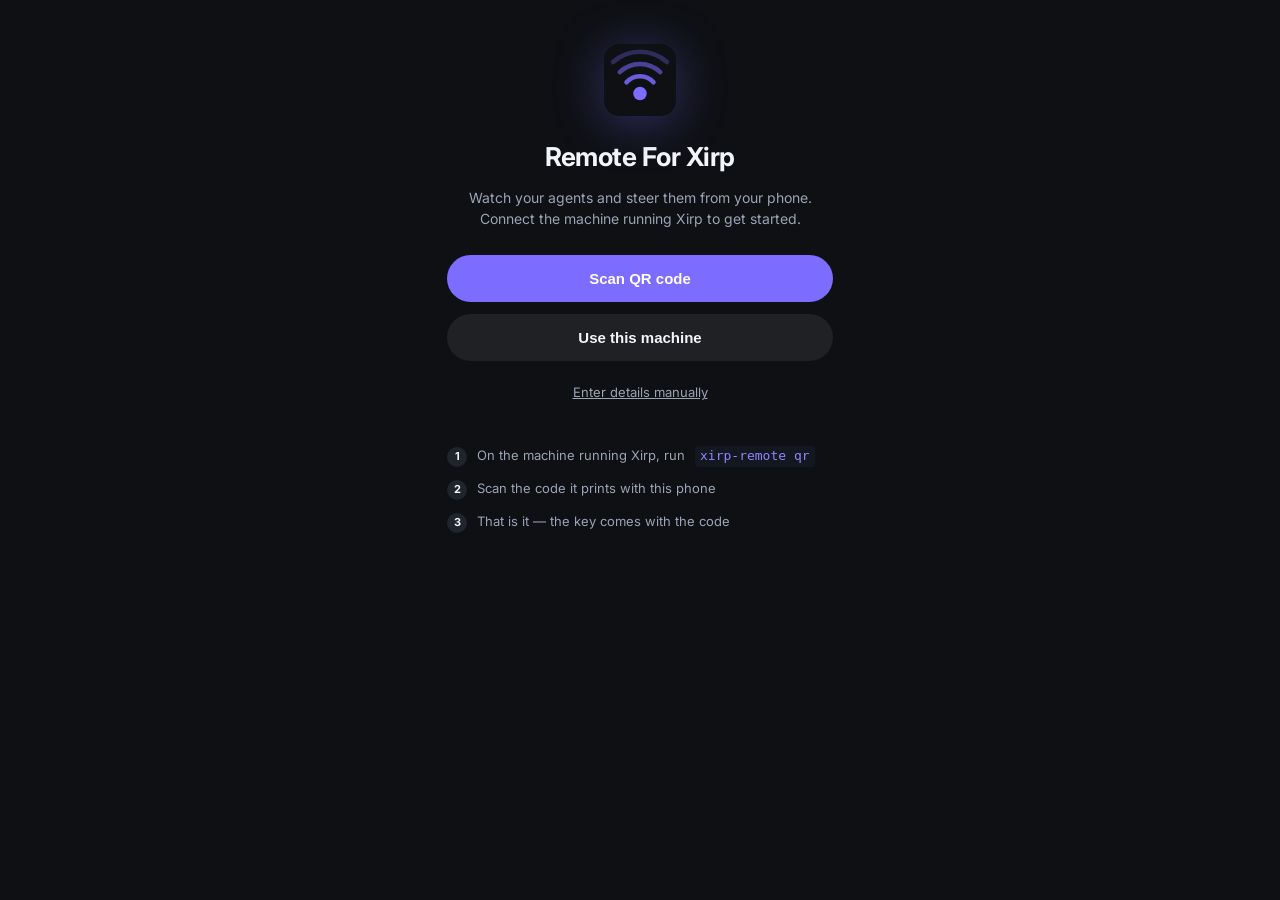
==== web/index.html @ 28be7543 "Diagnostics screen, and use the daemon's own health signals Adds a diagnostics view — daemon reachab" ====
<!doctype html>
<html lang="en">
  <head>
    <meta charset="utf-8" />
    <title>Remote For Xirp</title>
    <meta name="viewport" content="width=device-width, initial-scale=1.0, viewport-fit=cover" />
    <meta name="theme-color" content="#0e1014" />
    <meta name="apple-mobile-web-app-capable" content="yes" />
    <meta name="apple-mobile-web-app-status-bar-style" content="black-translucent" />
    <meta name="apple-mobile-web-app-title" content="Xirp" />
    <link rel="manifest" href="./manifest.json" />
    <link rel="icon" type="image/svg+xml" href="./icon.svg" />
    <link rel="apple-touch-icon" href="./icon.svg" />
    <link rel="preconnect" href="https://fonts.googleapis.com" />
    <link rel="preconnect" href="https://fonts.gstatic.com" crossorigin />
    <link
      href="https://fonts.googleapis.com/css2?family=Inter:wght@400;500;600;700&display=swap"
      rel="stylesheet"
    />
    <link rel="stylesheet" href="./style.css" />
  </head>
  <body>
    <!-- Login gate. Shown until /api/sessions answers 200. -->
    <section id="login" class="gate" hidden>
      <div class="gate-card">
        <div class="brand"><span class="brand-dot"></span>Remote For Xirp</div>
        <p class="subdued">Enter the access key for this bridge.</p>
        <form id="login-form">
          <input
            id="login-key"
            type="password"
            inputmode="text"
            autocomplete="current-password"
            placeholder="Access key"
            aria-label="Access key"
          />
          <button type="submit" class="btn btn-accent">Unlock</button>
        </form>
        <p id="login-error" class="error" hidden></p>
      </div>
    </section>

    <!-- First run. The app may be opened cold from a home-screen icon with nothing
         configured, so this is the screen that has to explain itself. -->
    <section id="welcome" hidden>
      <div class="welcome">
        <div class="welcome-mark"><img src="./icon.svg" alt="" width="72" height="72" /></div>
        <h1>Remote For Xirp</h1>
        <p class="welcome-lead">
          Watch your agents and steer them from your phone. Connect the machine running
          Xirp to get started.
        </p>

        <button id="welcome-scan" class="btn btn-accent btn-big">Scan QR code</button>
        <button id="welcome-here" class="btn btn-big">Use this machine</button>
        <button id="welcome-manual" class="linkish">Enter details manually</button>

        <ol class="howto">
          <li><span>1</span> On the machine running Xirp, run <code>xirp-remote qr</code></li>
          <li><span>2</span> Scan the code it prints with this phone</li>
          <li><span>3</span> That is it — the key comes with the code</li>
        </ol>
      </div>
    </section>

    <!-- Machines: the home screen. One card per machine running Xirp. -->
    <section id="machines-view" hidden>
      <header class="topbar">
        <div class="brand"><span class="brand-dot"></span>Machines</div>
        <button id="machines-settings" class="icon-btn" aria-label="Settings">⚙</button>
      </header>
      <div id="machine-stats" class="stats"></div>
      <div id="machines" class="machines"></div>
      <button id="add-machine" class="add-machine">
        <span class="add-glyph">⌗</span>
        <span>
          <strong>Add a machine</strong>
          <em class="subdued">Scan a pairing code</em>
        </span>
      </button>
      <footer class="foot subdued" id="machines-foot"></footer>
    </section>

    <!-- Folders: the projects on one machine. -->
    <section id="projects-view" hidden>
      <header class="topbar">
        <button id="projects-back" class="icon-btn" aria-label="Back">‹</button>
        <div class="detail-title">
          <span id="projects-title">Projects</span>
          <span id="projects-sub" class="subdued"></span>
        </div>
        <button id="projects-new" class="icon-btn accent" aria-label="New session">+</button>
      </header>
      <div class="searchbar">
        <input id="search" type="search" placeholder="Search all sessions…" aria-label="Search sessions" autocomplete="off" />
      </div>
      <nav class="filters" id="filters">
        <button class="chip chip-on" data-filter="active">Active</button>
        <button class="chip" data-filter="all">All</button>
      </nav>
      <div id="approvals" class="approvals" hidden></div>
      <div id="folders" class="folders"></div>
      <p id="list-empty" class="empty subdued" hidden>No sessions.</p>
      <footer class="foot subdued" id="list-foot"></footer>
    </section>

    <!-- Camera scanner. Uses the platform barcode detector when present. -->
    <section id="scan-view" hidden>
      <header class="topbar">
        <button id="scan-close" class="icon-btn" aria-label="Back">‹</button>
        <div class="brand">Scan QR code</div>
      </header>
      <div class="scan">
        <video id="scan-video" playsinline muted></video>
        <div class="scan-frame"></div>
        <p id="scan-status" class="subdued">Starting camera…</p>
        <button id="scan-manual" class="linkish">Enter details manually instead</button>
      </div>
    </section>

    <!-- Add a machine by hand. Secondary to scanning, but the only option when a
         browser has no barcode detector. -->
    <section id="manual-view" hidden>
      <header class="topbar">
        <button id="manual-back" class="icon-btn" aria-label="Back">‹</button>
        <div class="brand">Add machine</div>
      </header>
      <form id="manual-form" class="manual">
        <label for="manual-name">Name</label>
        <input id="manual-name" type="text" placeholder="studio mac" autocapitalize="words" />
        <label for="manual-url">Address</label>
        <input id="manual-url" type="url" inputmode="url" placeholder="https://xirp.example.com" autocapitalize="none" autocomplete="off" />
        <label for="manual-key">Access key <span class="subdued">(if the machine requires one)</span></label>
        <input id="manual-key" type="text" placeholder="32 hex characters" autocapitalize="none" autocomplete="off" />
        <button type="submit" class="btn btn-accent btn-big">Add machine</button>
        <p id="manual-error" class="error" hidden></p>
      </form>
    </section>

    <!-- Session list -->
    <section id="list-view" hidden>
      <header class="topbar">
        <button id="sessions-back" class="icon-btn" aria-label="Back">‹</button>
        <div class="detail-title">
          <span id="sessions-title">Sessions</span>
          <span id="sessions-sub" class="subdued"></span>
        </div>
        <button id="new-session" class="icon-btn accent" aria-label="New session">+</button>
        <button id="refresh" class="icon-btn" aria-label="Refresh">↻</button>
      </header>

      <div id="sessions" class="sessions"></div>
      <p id="sessions-empty" class="empty subdued" hidden>No sessions here.</p>
      <footer class="foot subdued" id="sessions-foot"></footer>
    </section>

    <!-- Session detail -->
    <section id="detail-view" hidden>
      <header class="topbar">
        <button id="back" class="icon-btn" aria-label="Back">‹</button>
        <div class="detail-title">
          <span id="detail-name">Session</span>
          <span id="detail-sub" class="subdued"></span>
        </div>
        <button id="ack" class="icon-btn" aria-label="Acknowledge" hidden>✓</button>
        <button id="stop" class="icon-btn danger" aria-label="Stop session">■</button>
      </header>

      <div id="detail-meta" class="meta"></div>
      <!-- Shown when a session has no tmux pane: the terminal would be empty and
           anything typed at it is accepted and dropped. -->
      <div id="nopane-note" class="nopane-note" hidden>
        This session has no terminal pane, so the terminal is empty and anything sent to
        it is dropped. Stop it, or restart it from the desktop.
      </div>
      <div id="detail-git" class="meta" hidden></div>
      <div id="detail-urls" class="urls" hidden></div>
      <details id="detail-commits" class="commits" hidden>
        <summary>Recent commits</summary>
        <div id="commits-body"></div>
      </details>
      <div id="transcript" class="transcript"></div>

      <!-- 1:1 view of the session's tmux pane. Whatever the agent's TUI is drawing
           appears here, so slash-command menus and pickers work without this app
           knowing anything about them. -->
      <div id="terminal-wrap" hidden>
        <div id="terminal" class="terminal" aria-label="Terminal"></div>
        <div class="keyrow" id="keyrow">
          <button data-key="escape">esc</button>
          <button data-key="tab">tab</button>
          <button data-key="up">↑</button>
          <button data-key="down">↓</button>
          <button data-key="enter">⏎</button>
          <button data-key="ctrl-c">^C</button>
          <button data-slash="/">/</button>
        </div>
      </div>

      <button id="jump-latest" class="jump" hidden aria-label="Jump to latest">↓ Latest</button>

      <form id="composer" class="composer">
        <button
          type="button"
          id="send-mode"
          class="mode-btn"
          aria-label="Send mode"
          title="Submit: send and run. Type: leave it in the agent's input."
        >⏎</button>
        <textarea
          id="composer-text"
          rows="1"
          placeholder="Message this session…"
          aria-label="Message"
          enterkeyhint="send"
        ></textarea>
        <button type="submit" id="send" class="btn btn-accent">Send</button>
      </form>
    </section>

    <!-- Settings -->
    <section id="settings-view" hidden>
      <header class="topbar">
        <button id="settings-back" class="icon-btn" aria-label="Back">‹</button>
        <div class="brand">Settings</div>
      </header>

      <div class="settings">
        <h2>Transcript</h2>
        <p class="subdued setting-hint">
          Chat is just the conversation. Full adds the agent's tool calls. Terminal is
          the live tmux pane, exactly as the agent draws it — slash commands, menus and
          prompts all work there.
        </p>
        <div class="segmented" id="set-mode">
          <button data-value="chat">Chat</button>
          <button data-value="full">Full</button>
          <button data-value="terminal">Terminal</button>
        </div>

        <h2>Messages loaded</h2>
        <p class="subdued setting-hint">Fewer is faster on a slow connection.</p>
        <div class="segmented" id="set-limit">
          <button data-value="20">20</button>
          <button data-value="40">40</button>
          <button data-value="80">80</button>
        </div>

        <h2>Sessions shown by default</h2>
        <div class="segmented" id="set-filter">
          <button data-value="active">Active</button>
          <button data-value="all">All</button>
        </div>

        <h2>Timestamps</h2>
        <p class="subdued setting-hint">Show the time beside each message.</p>
        <div class="segmented" id="set-timestamps">
          <button data-value="off">Off</button>
          <button data-value="on">On</button>
        </div>

        <h2>Hosts</h2>
        <p class="subdued setting-hint">
          Each host is one machine running Xirp. Add another to control several from
          this app; the active one is used everywhere.
        </p>
        <div id="host-list" class="host-list"></div>
        <form id="host-add" class="host-add">
          <input id="host-name" type="text" placeholder="Name (e.g. studio mac)" autocapitalize="none" />
          <input id="host-url" type="url" placeholder="https://host:8790" autocapitalize="none" autocomplete="off" />
          <input id="host-key" type="text" placeholder="Access key (optional)" autocapitalize="none" autocomplete="off" />
          <button type="submit" class="btn">Add host</button>
        </form>

        <h2>Diagnostics</h2>
        <p class="subdued setting-hint">
          Daemon health, database load, tmux panes and the daemon's own log.
        </p>
        <button id="open-diag" class="btn">Open diagnostics</button>

        <h2>Pair another device</h2>
        <p class="subdued setting-hint">
          Scan this with a phone to open the app with the access key already set.
        </p>
        <div class="pair">
          <img id="pair-qr" alt="Pairing QR code" />
          <div id="pair-url" class="pair-url subdued"></div>
        </div>

        <p class="subdued setting-foot">
          Settings are stored in this browser only, not on the server.
        </p>
      </div>
    </section>

    <!-- Diagnostics -->
    <section id="diag-view" hidden>
      <header class="topbar">
        <button id="diag-back" class="icon-btn" aria-label="Back">‹</button>
        <div class="brand">Diagnostics</div>
        <button id="diag-refresh" class="icon-btn" aria-label="Refresh">↻</button>
      </header>
      <div id="diag-body" class="diag"></div>
      <h2 class="diag-h">Daemon log</h2>
      <nav class="filters" id="diag-levels">
        <button class="chip chip-on" data-level="30">Info</button>
        <button class="chip" data-level="40">Warnings</button>
        <button class="chip" data-level="50">Errors</button>
      </nav>
      <div id="diag-log" class="diaglog"></div>
      <footer class="foot subdued" id="diag-foot"></footer>
    </section>

    <!-- New session sheet -->
    <section id="create-sheet" class="sheet" hidden>
      <div class="sheet-card">
        <header class="sheet-head">
          <strong>New session</strong>
          <button id="create-close" class="icon-btn" aria-label="Close">×</button>
        </header>
        <form id="create-form">
          <label for="create-project">Project</label>
          <select id="create-project" required></select>

          <label for="create-agent">Agent</label>
          <select id="create-agent"></select>

          <label for="create-model">Model <span class="subdued">(optional)</span></label>
          <select id="create-model"></select>

          <label for="create-goal">Goal</label>
          <textarea id="create-goal" rows="3" placeholder="What should it do?"></textarea>

          <label for="create-branch">New branch <span class="subdued">(optional)</span></label>
          <input id="create-branch" type="text" autocapitalize="none" placeholder="leave empty for the default" />

          <label class="checkline">
            <input id="create-terminal" type="checkbox" />
            Plain shell instead of an agent
          </label>

          <button type="submit" id="create-submit" class="btn btn-accent">Create</button>
          <p id="create-error" class="error" hidden></p>
        </form>
      </div>
    </section>

    <div id="toast" class="toast" hidden></div>
    <script src="./nav.js"></script>
    <script src="./markdown.js"></script>
    <script src="./ansi.js"></script>
    <script src="./app.js"></script>
  </body>
</html>
---- web/style.css ----
/*
 * Palette and naming are this project's own. Nothing here is derived from the
 * Xirp application's stylesheets or assets — see the note in the README.
 *
 * Dark by default because the thing it controls is: this gets opened at night,
 * one-handed, to see whether an agent is still working.
 */
:root {
  --bg: #0e1014;
  --surface: #171b22;
  --surface-hi: #1f242d;
  --surface-press: #131720;
  --tint: rgba(255, 255, 255, 0.07);
  --tint-hi: rgba(255, 255, 255, 0.12);
  --line: #262c36;
  --text: #f2f5f9;
  --text-dim: #9aa4b4;
  --accent: #7c6cff;
  --accent-hi: #9384ff;
  --ok: #35c46a;
  --warn: #f0a92e;
  --danger: #e5484d;
  --info: #4f9cf9;

  --radius: 8px;
  --radius-lg: 12px;
  --gap: 12px;
}

* {
  box-sizing: border-box;
  -webkit-tap-highlight-color: transparent;
}

html,
body {
  margin: 0;
  padding: 0;
  background: var(--bg);
  color: var(--text);
  font-family: Inter, -apple-system, BlinkMacSystemFont, "Segoe UI", "Helvetica Neue", sans-serif;
  font-size: 15px;
  line-height: 1.45;
  -webkit-font-smoothing: antialiased;
  overscroll-behavior-y: none;
}

.subdued {
  color: var(--text-dim);
}
.error {
  color: var(--danger);
  font-size: 13px;
}
[hidden] {
  display: none !important;
}

/* ---- top bar ---- */

.topbar {
  position: sticky;
  top: 0;
  z-index: 10;
  display: flex;
  align-items: center;
  gap: var(--gap);
  padding: calc(8px + env(safe-area-inset-top)) 14px 8px;
  background: rgba(14, 16, 20, 0.92);
  backdrop-filter: blur(12px);
  border-bottom: 1px solid var(--line);
}

.brand {
  display: flex;
  align-items: center;
  gap: 8px;
  font-weight: 700;
  letter-spacing: -0.01em;
  flex: 1;
}

/* Connection light. It looks like a status LED, so it is one: it reports whether
 * the last poll reached the daemon. Accent colour means "not known yet". */
.brand-dot {
  width: 10px;
  height: 10px;
  border-radius: 50%;
  flex: none;
  background: var(--accent);
  box-shadow: 0 0 12px var(--accent);
  transition: background-color 0.2s, box-shadow 0.2s;
}
.brand-dot.ok {
  background: var(--ok);
  box-shadow: 0 0 12px var(--ok);
}
.brand-dot.bad {
  background: var(--danger);
  box-shadow: 0 0 12px var(--danger);
  animation: pulse 1.4s ease-in-out infinite;
}

@keyframes pulse {
  50% {
    opacity: 0.35;
  }
}

.icon-btn {
  border: 0;
  background: var(--tint);
  color: var(--text);
  width: 34px;
  height: 34px;
  border-radius: 50%;
  font-size: 17px;
  line-height: 1;
  cursor: pointer;
}
.icon-btn:active {
  background: var(--tint-hi);
}
.icon-btn.danger {
  color: var(--danger);
}

.detail-title {
  flex: 1;
  min-width: 0;
  display: flex;
  flex-direction: column;
}
.detail-title span {
  overflow: hidden;
  text-overflow: ellipsis;
  white-space: nowrap;
}
#detail-name {
  font-weight: 600;
}
#detail-sub {
  font-size: 12px;
}

/* ---- login ---- */

.gate {
  min-height: 100vh;
  display: grid;
  place-items: center;
  padding: 24px;
}
.gate-card {
  width: 100%;
  max-width: 340px;
  background: var(--surface);
  border-radius: var(--radius-lg);
  padding: 22px;
}
.gate-card .brand {
  margin-bottom: 6px;
  font-size: 18px;
}
.gate-card p {
  margin: 0 0 16px;
  font-size: 13px;
}
#login-form {
  display: flex;
  flex-direction: column;
  gap: 10px;
}

input,
textarea {
  font: inherit;
  color: var(--text);
  background: var(--surface-hi);
  border: 1px solid var(--line);
  border-radius: var(--radius);
  padding: 11px 12px;
  width: 100%;
}
input:focus,
textarea:focus {
  outline: none;
  border-color: var(--accent);
}

.btn {
  border: 0;
  border-radius: 500px;
  padding: 11px 18px;
  font-weight: 600;
  font-size: 14px;
  cursor: pointer;
  color: var(--text);
  background: var(--tint);
}
.btn-accent {
  background: var(--accent);
  color: #fff;
}
.btn-accent:active {
  background: var(--accent-hi);
}
.btn:disabled {
  opacity: 0.5;
}

.icon-btn.accent {
  background: var(--accent);
  color: #fff;
  font-size: 20px;
  font-weight: 600;
}

/* ---- search ---- */

.searchbar {
  padding: 12px 14px 0;
}
.searchbar input {
  border-radius: 500px;
  -webkit-appearance: none;
}

/* ---- new session sheet ---- */

.sheet {
  position: fixed;
  inset: 0;
  z-index: 40;
  background: rgba(0, 0, 0, 0.6);
  display: flex;
  align-items: flex-end;
  justify-content: center;
}
.sheet-card {
  background: var(--surface);
  width: 100%;
  max-width: 460px;
  border-radius: var(--radius-lg) var(--radius-lg) 0 0;
  padding: 16px 16px calc(16px + env(safe-area-inset-bottom));
  max-height: 92vh;
  overflow: auto;
}
.sheet-head {
  display: flex;
  align-items: center;
  justify-content: space-between;
  margin-bottom: 12px;
}
#create-form {
  display: flex;
  flex-direction: column;
  gap: 6px;
}
#create-form label {
  font-size: 12px;
  color: var(--text-dim);
  margin-top: 8px;
}
#create-form select,
#create-form textarea,
#create-form input[type="text"] {
  font: inherit;
  color: var(--text);
  background: var(--surface-hi);
  border: 1px solid var(--line);
  border-radius: var(--radius);
  padding: 11px 12px;
  width: 100%;
}
#create-form textarea {
  resize: vertical;
}
#create-form .btn {
  margin-top: 16px;
}
.checkline {
  display: flex;
  align-items: center;
  gap: 8px;
  font-size: 13px;
  color: var(--text);
  margin-top: 12px !important;
}
.checkline input {
  width: auto;
  accent-color: var(--accent);
}

/* ---- settings ---- */

.settings {
  padding: 14px 14px calc(24px + env(safe-area-inset-bottom));
}
.settings h2 {
  font-size: 13px;
  font-weight: 700;
  margin: 22px 0 2px;
  letter-spacing: -0.01em;
}
.settings h2:first-child {
  margin-top: 4px;
}
.setting-hint {
  font-size: 12px;
  margin: 0 0 10px;
}
.setting-foot {
  font-size: 12px;
  margin-top: 28px;
  text-align: center;
}

/* Segmented control. Big enough to hit with a thumb without aiming. */
.segmented {
  display: flex;
  gap: 4px;
  background: var(--surface);
  border-radius: 500px;
  padding: 4px;
}
.segmented button {
  flex: 1;
  border: 0;
  background: transparent;
  color: var(--text-dim);
  font: inherit;
  font-size: 14px;
  font-weight: 600;
  padding: 10px 8px;
  border-radius: 500px;
  cursor: pointer;
}
.segmented button.on {
  background: var(--accent);
  color: #fff;
}

.msg-time {
  display: block;
  font-size: 10px;
  opacity: 0.6;
  margin-top: 4px;
}

/* ---- detected URLs ---- */

.urls {
  display: flex;
  flex-wrap: wrap;
  gap: 6px;
  padding: 10px 14px 0;
}
.urls a {
  font-size: 12px;
  color: var(--info);
  background: var(--surface-hi);
  border-radius: var(--radius);
  padding: 5px 9px;
  text-decoration: none;
  max-width: 100%;
  overflow: hidden;
  text-overflow: ellipsis;
  white-space: nowrap;
}

/* ---- commits ---- */

.commits {
  margin: 10px 14px 0;
  background: var(--surface);
  border-radius: var(--radius-lg);
  padding: 10px 12px;
  font-size: 12px;
}
.commits summary {
  cursor: pointer;
  color: var(--text-dim);
  font-weight: 600;
}
.commit {
  display: flex;
  gap: 8px;
  padding-top: 8px;
  color: var(--text-dim);
}
.commit code {
  color: var(--accent-hi);
  font-family: ui-monospace, SFMono-Regular, Menlo, monospace;
  flex: none;
}
.commit span {
  overflow: hidden;
  text-overflow: ellipsis;
  white-space: nowrap;
}

/* ---- git summary ---- */

.git-clean {
  color: var(--ok);
}
.git-dirty {
  color: var(--warn);
}

/* ---- filters ---- */

.filters {
  display: flex;
  gap: 8px;
  padding: 12px 14px 4px;
}
.chip {
  border: 1px solid var(--line);
  background: transparent;
  color: var(--text-dim);
  border-radius: 500px;
  padding: 6px 14px;
  font-size: 13px;
  font-weight: 500;
  cursor: pointer;
}
.chip-on {
  background: var(--tint);
  color: var(--text);
  border-color: transparent;
}

/* ---- approvals ---- */

.approvals {
  margin: 12px 14px 0;
  border: 1px solid var(--warn);
  border-radius: var(--radius-lg);
  background: rgba(240, 169, 46, 0.08);
  padding: 12px;
}
.approvals h2 {
  margin: 0 0 8px;
  font-size: 13px;
  font-weight: 700;
  color: var(--warn);
  text-transform: uppercase;
  letter-spacing: 0.04em;
}
.approval {
  border-top: 1px solid var(--line);
  padding-top: 10px;
  margin-top: 10px;
}
.approval:first-of-type {
  border-top: 0;
  padding-top: 0;
  margin-top: 0;
}
.approval-tool {
  font-weight: 600;
  font-size: 14px;
}
.approval-input {
  font-family: ui-monospace, SFMono-Regular, Menlo, monospace;
  font-size: 12px;
  color: var(--text-dim);
  background: var(--surface-press);
  border-radius: var(--radius);
  padding: 8px;
  margin: 8px 0;
  max-height: 120px;
  overflow: auto;
  white-space: pre-wrap;
  word-break: break-word;
}
.approval-actions {
  display: flex;
  gap: 8px;
}
.approval-actions .btn {
  flex: 1;
  padding: 9px;
}
.btn-deny {
  background: var(--tint);
  color: var(--danger);
}

/* ---- session list ---- */

.sessions {
  display: flex;
  flex-direction: column;
  gap: 8px;
  padding: 12px 14px;
}

.card {
  background: var(--surface);
  border-radius: var(--radius-lg);
  padding: 13px 14px;
  border: 0;
  width: 100%;
  text-align: left;
  color: inherit;
  font: inherit;
  cursor: pointer;
  display: block;
}
.card:active {
  background: var(--surface-press);
}

.card-top {
  display: flex;
  align-items: flex-start;
  gap: 10px;
}
.card-name {
  font-weight: 600;
  flex: 1;
  min-width: 0;
  overflow: hidden;
  text-overflow: ellipsis;
  white-space: nowrap;
}
.card-sub {
  font-size: 12px;
  color: var(--text-dim);
  margin-top: 3px;
  display: flex;
  flex-wrap: wrap;
  gap: 4px 8px;
}
.card-last {
  font-size: 12px;
  color: var(--text-dim);
  margin-top: 8px;
  display: -webkit-box;
  -webkit-line-clamp: 2;
  -webkit-box-orient: vertical;
  overflow: hidden;
}

.pill {
  font-size: 11px;
  font-weight: 600;
  padding: 3px 9px;
  border-radius: 500px;
  background: var(--tint);
  color: var(--text-dim);
  white-space: nowrap;
  text-transform: lowercase;
}
.pill-running {
  color: var(--ok);
  background: rgba(53, 196, 106, 0.13);
}
.pill-idle {
  color: var(--info);
  background: rgba(79, 156, 249, 0.13);
}
.pill-completed {
  color: var(--text-dim);
}
.pill-waiting {
  color: var(--warn);
  background: rgba(240, 169, 46, 0.15);
}
.pill-failed,
.pill-stopped {
  color: var(--danger);
  background: rgba(229, 72, 77, 0.13);
}

.dot {
  opacity: 0.5;
}

/* ---- detail ---- */

.meta {
  display: flex;
  flex-wrap: wrap;
  gap: 6px 8px;
  padding: 12px 14px 0;
  font-size: 12px;
  color: var(--text-dim);
}
.meta .tag {
  background: var(--surface-hi);
  border-radius: var(--radius);
  padding: 4px 8px;
}

.transcript {
  padding: 12px 14px 0;
  display: flex;
  flex-direction: column;
  gap: 6px;
}
.msg {
  border-radius: var(--radius-lg);
  padding: 10px 12px;
  font-size: 14px;
  line-height: 1.5;
  white-space: pre-wrap;
  word-break: break-word;
  max-width: 92%;
}

/* Speaker label above a run of messages, so consecutive turns do not each repeat it. */
.speaker {
  font-size: 10px;
  font-weight: 700;
  letter-spacing: 0.07em;
  text-transform: uppercase;
  color: var(--text-dim);
  margin: 10px 2px 0;
}
.speaker-user {
  align-self: flex-end;
}
.speaker:first-child {
  margin-top: 0;
}

.msg-user {
  align-self: flex-end;
  background: var(--accent);
  color: #fff;
  border-bottom-right-radius: 4px;
}
.msg-assistant {
  align-self: flex-start;
  background: var(--surface);
  border-bottom-left-radius: 4px;
  /* Markdown supplies its own block spacing, so the bubble must not also preserve
     the source's newlines or every paragraph gains a blank line. */
  white-space: normal;
}

/* ---- markdown inside a bubble ---- */

.msg-assistant p {
  margin: 0 0 8px;
  white-space: pre-wrap;
}
.msg-assistant p:last-child {
  margin-bottom: 0;
}
.msg-assistant .md-h {
  font-weight: 700;
  margin: 12px 0 6px;
  line-height: 1.3;
}
.msg-assistant .md-h1 {
  font-size: 16px;
}
.msg-assistant .md-h2 {
  font-size: 15px;
}
.msg-assistant .md-h3,
.msg-assistant .md-h4 {
  font-size: 14px;
  color: var(--text-dim);
}
.msg-assistant .md-h:first-child {
  margin-top: 0;
}
.msg-assistant ul,
.msg-assistant ol {
  margin: 6px 0 8px;
  padding-left: 20px;
}
.msg-assistant li {
  margin: 3px 0;
}
.msg code,
.msg-assistant code {
  font-family: ui-monospace, SFMono-Regular, Menlo, monospace;
  font-size: 0.88em;
  background: var(--surface-press);
  border-radius: 4px;
  padding: 1px 5px;
}
.msg-assistant pre {
  margin: 8px 0;
  background: var(--surface-press);
  border: 1px solid var(--line);
  border-radius: var(--radius);
  padding: 10px;
  /* Code must scroll sideways rather than force the whole page to. */
  overflow-x: auto;
  max-width: 100%;
}
.msg-assistant pre code {
  background: none;
  padding: 0;
  font-size: 12px;
  line-height: 1.45;
  white-space: pre;
}
.msg a {
  color: var(--info);
}
.msg-user a {
  color: #fff;
  text-decoration: underline;
}

/* ---- collapsed tool activity ---- */

.tool-run {
  align-self: stretch;
}
.tool-chip {
  border: 1px dashed var(--line);
  background: transparent;
  color: var(--text-dim);
  font: inherit;
  font-size: 12px;
  border-radius: 500px;
  padding: 6px 12px;
  cursor: pointer;
  max-width: 100%;
  overflow: hidden;
  text-overflow: ellipsis;
  white-space: nowrap;
}
.tool-chip::before {
  content: '▸ ';
}
.tool-chip.open::before {
  content: '▾ ';
}
.tool-body {
  display: flex;
  flex-direction: column;
  gap: 6px;
  margin-top: 6px;
}

/* ---- agent working ---- */

.typing {
  align-self: flex-start;
  display: flex;
  gap: 4px;
  padding: 12px;
}
.typing span {
  width: 7px;
  height: 7px;
  border-radius: 50%;
  background: var(--text-dim);
  animation: blink 1.3s infinite ease-in-out;
}
.typing span:nth-child(2) {
  animation-delay: 0.18s;
}
.typing span:nth-child(3) {
  animation-delay: 0.36s;
}

@keyframes blink {
  0%,
  80%,
  100% {
    opacity: 0.25;
  }
  40% {
    opacity: 1;
  }
}

/* ---- jump to latest ---- */

.jump {
  position: fixed;
  left: 50%;
  transform: translateX(-50%);
  bottom: calc(76px + env(safe-area-inset-bottom));
  z-index: 20;
  border: 0;
  background: var(--surface-hi);
  color: var(--text);
  font: inherit;
  font-size: 12px;
  font-weight: 600;
  padding: 8px 14px;
  border-radius: 500px;
  box-shadow: 0 6px 20px rgba(0, 0, 0, 0.5);
  cursor: pointer;
}

/* ---- send-mode button ---- */

.mode-btn {
  flex: none;
  border: 1px solid var(--line);
  background: var(--surface-hi);
  color: var(--text-dim);
  width: 40px;
  height: 40px;
  border-radius: 50%;
  font-size: 15px;
  cursor: pointer;
}
.mode-btn.on {
  border-color: var(--accent);
  color: var(--accent-hi);
}
.msg-tool,
.msg-system {
  align-self: flex-start;
  background: transparent;
  border: 1px dashed var(--line);
  color: var(--text-dim);
  font-family: ui-monospace, SFMono-Regular, Menlo, monospace;
  font-size: 12px;
  max-width: 100%;
}
.msg-role {
  display: block;
  font-size: 10px;
  text-transform: uppercase;
  letter-spacing: 0.06em;
  opacity: 0.65;
  margin-bottom: 4px;
  font-weight: 700;
}

.composer {
  position: sticky;
  bottom: 0;
  display: flex;
  gap: 8px;
  align-items: flex-end;
  padding: 10px 14px calc(10px + env(safe-area-inset-bottom));
  margin-top: 14px;
  background: rgba(14, 16, 20, 0.94);
  backdrop-filter: blur(12px);
  border-top: 1px solid var(--line);
}
.composer textarea {
  flex: 1;
  resize: none;
  max-height: 140px;
  border-radius: 18px;
}
.composer .btn {
  flex: none;
}

.empty,
.foot {
  text-align: center;
  font-size: 12px;
  padding: 8px 14px calc(20px + env(safe-area-inset-bottom));
}

/* ---- toast ---- */

.toast {
  position: fixed;
  left: 50%;
  transform: translateX(-50%);
  bottom: calc(24px + env(safe-area-inset-bottom));
  background: var(--surface-hi);
  color: var(--text);
  padding: 10px 16px;
  border-radius: 500px;
  font-size: 13px;
  z-index: 50;
  max-width: 88vw;
  box-shadow: 0 8px 24px rgba(0, 0, 0, 0.5);
}

.older-note {
  align-self: center;
  font-size: 11px;
  padding: 4px 10px;
  background: var(--surface);
  border-radius: 500px;
}

/* ---- project groups ---- */

.group-head {
  display: flex;
  align-items: center;
  gap: 9px;
  width: 100%;
  border: 0;
  background: transparent;
  color: var(--text);
  font: inherit;
  padding: 14px 2px 8px;
  cursor: pointer;
}
.group-dot {
  width: 9px;
  height: 9px;
  border-radius: 3px;
  flex: none;
}
.group-name {
  font-size: 13px;
  font-weight: 700;
  letter-spacing: -0.01em;
  flex: 1;
  text-align: left;
  overflow: hidden;
  text-overflow: ellipsis;
  white-space: nowrap;
}
.group-count {
  font-size: 11px;
  color: var(--text-dim);
  background: var(--surface);
  border-radius: 500px;
  padding: 3px 9px;
}
.group-chev {
  color: var(--text-dim);
  transform: rotate(90deg);
  transition: transform 0.18s ease;
  font-size: 15px;
}
.group-head.is-collapsed .group-chev {
  transform: rotate(0deg);
}

/* A hairline in the project's colour ties its sessions to its header. */
.group-body {
  display: flex;
  flex-direction: column;
  gap: 8px;
  padding-left: 10px;
  border-left: 2px solid hsl(var(--group-hue) 70% 62% / 0.35);
  margin-left: 3px;
}

/* ---- cards, with a little more depth ---- */

.card {
  background: linear-gradient(180deg, var(--surface-hi), var(--surface));
  border: 1px solid var(--line);
  box-shadow: 0 1px 2px rgba(0, 0, 0, 0.3);
  transition: transform 0.12s ease, border-color 0.12s ease;
}
.card:active {
  transform: scale(0.985);
  border-color: var(--accent);
}

.topbar {
  background: linear-gradient(180deg, rgba(20, 23, 30, 0.96), rgba(14, 16, 20, 0.9));
}

/* ---- terminal ---- */

.terminal {
  margin: 10px 8px 0;
  padding: 10px;
  background: #07080b;
  border: 1px solid var(--line);
  border-radius: var(--radius);
  font-family: ui-monospace, SFMono-Regular, Menlo, monospace;
  /* 11px fits ~48 columns on a phone; the pane is 100+ wide, so it scrolls
     sideways rather than reflowing, which would scramble a TUI's alignment. */
  font-size: 11px;
  line-height: 1.35;
  white-space: pre;
  overflow: auto;
  max-height: 62vh;
  -webkit-overflow-scrolling: touch;
}

.keyrow {
  display: flex;
  gap: 6px;
  padding: 8px 8px 0;
  overflow-x: auto;
}
.keyrow button {
  flex: none;
  border: 1px solid var(--line);
  background: var(--surface-hi);
  color: var(--text);
  font: inherit;
  font-size: 12px;
  font-weight: 600;
  min-width: 46px;
  padding: 9px 10px;
  border-radius: var(--radius);
  cursor: pointer;
}
.keyrow button:active {
  background: var(--accent);
  border-color: var(--accent);
}

/* ---- hosts ---- */

.host-list {
  display: flex;
  flex-direction: column;
  gap: 6px;
}
.host-row {
  display: flex;
  align-items: center;
  gap: 8px;
  background: var(--surface);
  border: 1px solid var(--line);
  border-radius: var(--radius);
}
.host-row.is-active {
  border-color: var(--accent);
}
.host-pick {
  flex: 1;
  display: flex;
  flex-direction: column;
  gap: 2px;
  align-items: flex-start;
  border: 0;
  background: transparent;
  color: var(--text);
  font: inherit;
  padding: 10px 12px;
  cursor: pointer;
  min-width: 0;
}
.host-name {
  font-size: 14px;
  font-weight: 600;
}
.host-url {
  font-size: 11px;
  max-width: 100%;
  overflow: hidden;
  text-overflow: ellipsis;
  white-space: nowrap;
}
.host-del {
  border: 0;
  background: transparent;
  color: var(--danger);
  font-size: 18px;
  padding: 0 14px;
  align-self: stretch;
  cursor: pointer;
}
.host-add {
  display: flex;
  flex-direction: column;
  gap: 6px;
  margin-top: 10px;
}

/* ---- pairing ---- */

.pair {
  display: flex;
  flex-direction: column;
  align-items: center;
  gap: 8px;
}
.pair img {
  width: 190px;
  height: 190px;
  background: #fff;
  padding: 10px;
  border-radius: var(--radius);
}
.pair-url {
  font-size: 11px;
  font-family: ui-monospace, SFMono-Regular, Menlo, monospace;
  text-align: center;
  word-break: break-all;
}

/* ---- welcome ---- */

.welcome {
  min-height: 100vh;
  max-width: 430px;
  margin: 0 auto;
  padding: calc(36px + env(safe-area-inset-top)) 22px calc(28px + env(safe-area-inset-bottom));
  display: flex;
  flex-direction: column;
  gap: 12px;
  text-align: center;
}
.welcome-mark {
  margin: 8px auto 4px;
  filter: drop-shadow(0 6px 24px rgba(124, 108, 255, 0.35));
}
.welcome h1 {
  font-size: 26px;
  letter-spacing: -0.02em;
  margin: 0;
}
.welcome-lead {
  color: var(--text-dim);
  font-size: 14px;
  margin: 0 0 14px;
  line-height: 1.5;
}
.btn-big {
  width: 100%;
  padding: 15px 18px;
  font-size: 15px;
}
.linkish {
  border: 0;
  background: none;
  color: var(--text-dim);
  font: inherit;
  font-size: 13px;
  text-decoration: underline;
  padding: 10px;
  cursor: pointer;
}
.linkish.is-primary {
  color: var(--accent-hi);
  font-weight: 600;
}
.howto {
  list-style: none;
  margin: 22px 0 0;
  padding: 0;
  text-align: left;
  display: flex;
  flex-direction: column;
  gap: 12px;
}
.howto li {
  display: flex;
  gap: 10px;
  align-items: baseline;
  font-size: 13px;
  color: var(--text-dim);
}
.howto span {
  flex: none;
  width: 20px;
  height: 20px;
  border-radius: 50%;
  background: var(--surface-hi);
  color: var(--text);
  font-size: 11px;
  font-weight: 700;
  display: grid;
  place-items: center;
}
.howto code {
  font-family: ui-monospace, SFMono-Regular, Menlo, monospace;
  background: var(--surface-press);
  border-radius: 4px;
  padding: 1px 5px;
  color: var(--accent-hi);
}

/* ---- machines ---- */

.stats {
  display: flex;
  gap: 8px;
  padding: 14px 14px 0;
}
.stat {
  flex: 1;
  background: linear-gradient(180deg, var(--surface-hi), var(--surface));
  border: 1px solid var(--line);
  border-radius: var(--radius-lg);
  padding: 12px 14px;
  display: flex;
  flex-direction: column;
  gap: 2px;
}
.stat strong {
  font-size: 22px;
  letter-spacing: -0.02em;
}
.stat span {
  font-size: 11px;
}

.machines {
  display: flex;
  flex-direction: column;
  gap: 10px;
  padding: 14px;
}
.machine {
  width: 100%;
  text-align: left;
  border: 1px solid var(--line);
  border-radius: var(--radius-lg);
  background: linear-gradient(180deg, var(--surface-hi), var(--surface));
  color: var(--text);
  font: inherit;
  padding: 14px;
  cursor: pointer;
  display: flex;
  flex-direction: column;
  gap: 4px;
  transition: transform 0.12s ease, border-color 0.12s ease;
}
.machine:active {
  transform: scale(0.99);
}
.machine.is-active {
  border-color: var(--accent);
}
.machine-head {
  display: flex;
  align-items: center;
  gap: 9px;
}
.machine-dot {
  width: 9px;
  height: 9px;
  border-radius: 50%;
  flex: none;
  background: var(--text-dim);
}
.machine-dot.is-online {
  background: var(--ok);
  box-shadow: 0 0 10px var(--ok);
}
.machine-dot.is-offline {
  background: var(--danger);
}
.machine-dot.is-unknown {
  background: var(--text-dim);
  animation: pulse 1.2s ease-in-out infinite;
}
.machine-name {
  font-weight: 700;
  font-size: 16px;
  flex: 1;
  letter-spacing: -0.01em;
}
.machine-chev {
  color: var(--text-dim);
  font-size: 18px;
}
.machine-sub,
.machine-meta {
  font-size: 12px;
  padding-left: 18px;
}

.add-machine {
  display: flex;
  align-items: center;
  gap: 12px;
  width: calc(100% - 28px);
  margin: 0 14px;
  padding: 14px;
  border: 1px dashed var(--line);
  border-radius: var(--radius-lg);
  background: transparent;
  color: var(--text);
  font: inherit;
  text-align: left;
  cursor: pointer;
}
.add-machine:active {
  border-color: var(--accent);
}
.add-machine span:last-child {
  display: flex;
  flex-direction: column;
}
.add-machine em {
  font-style: normal;
  font-size: 12px;
}
.add-glyph {
  width: 38px;
  height: 38px;
  flex: none;
  border-radius: 10px;
  background: var(--surface-hi);
  color: var(--accent-hi);
  font-size: 19px;
  display: grid;
  place-items: center;
}

/* ---- folders ---- */

.folders {
  display: flex;
  flex-direction: column;
  gap: 8px;
  padding: 12px 14px;
}
.folder {
  display: flex;
  align-items: center;
  gap: 11px;
  width: 100%;
  border: 1px solid var(--line);
  border-radius: var(--radius-lg);
  background: linear-gradient(180deg, var(--surface-hi), var(--surface));
  color: var(--text);
  font: inherit;
  text-align: left;
  padding: 13px 14px;
  cursor: pointer;
}
.folder:active {
  border-color: var(--accent);
}
.folder-dot {
  width: 10px;
  height: 10px;
  border-radius: 3px;
  flex: none;
}
.folder-text {
  flex: 1;
  min-width: 0;
  display: flex;
  flex-direction: column;
  gap: 2px;
}
.folder-text strong {
  font-size: 15px;
  overflow: hidden;
  text-overflow: ellipsis;
  white-space: nowrap;
}
.folder-text em {
  font-style: normal;
  font-size: 12px;
}
.folder-chev {
  color: var(--text-dim);
  font-size: 18px;
}

/* ---- scanner ---- */

.scan {
  padding: 16px;
  display: flex;
  flex-direction: column;
  align-items: center;
  gap: 12px;
  position: relative;
}
.scan video {
  width: 100%;
  max-width: 430px;
  aspect-ratio: 3 / 4;
  object-fit: cover;
  background: #000;
  border-radius: var(--radius-lg);
}
.scan-frame {
  position: absolute;
  top: 16px;
  left: 50%;
  transform: translateX(-50%);
  width: min(62%, 260px);
  aspect-ratio: 1;
  margin-top: 12%;
  border: 2px solid var(--accent);
  border-radius: 18px;
  box-shadow: 0 0 0 100vmax rgba(0, 0, 0, 0.35);
  pointer-events: none;
}
#scan-status {
  font-size: 13px;
  text-align: center;
}

/* ---- manual add ---- */

.manual {
  padding: 16px;
  max-width: 430px;
  margin: 0 auto;
  display: flex;
  flex-direction: column;
  gap: 6px;
}
.manual label {
  font-size: 12px;
  color: var(--text-dim);
  margin-top: 10px;
}
.manual .btn {
  margin-top: 18px;
}

/* ---- diagnostics ---- */

.diag {
  display: flex;
  flex-direction: column;
  gap: 8px;
  padding: 14px;
}
.diag-card {
  background: linear-gradient(180deg, var(--surface-hi), var(--surface));
  border: 1px solid var(--line);
  border-radius: var(--radius-lg);
  padding: 12px 14px;
}
.diag-card h3 {
  margin: 0 0 8px;
  font-size: 11px;
  font-weight: 700;
  letter-spacing: 0.06em;
  text-transform: uppercase;
  color: var(--text-dim);
}
.diag-row {
  display: flex;
  justify-content: space-between;
  gap: 12px;
  font-size: 13px;
  padding: 3px 0;
}
.diag-row span:last-child {
  color: var(--text-dim);
  font-variant-numeric: tabular-nums;
  text-align: right;
}
.diag-row.is-bad span:last-child {
  color: var(--danger);
}
.diag-row.is-good span:last-child {
  color: var(--ok);
}
.diag-h {
  font-size: 13px;
  font-weight: 700;
  margin: 18px 14px 0;
}
.diaglog {
  display: flex;
  flex-direction: column;
  gap: 4px;
  padding: 8px 14px calc(20px + env(safe-area-inset-bottom));
  font-family: ui-monospace, SFMono-Regular, Menlo, monospace;
  font-size: 11px;
}
.logline {
  display: flex;
  gap: 8px;
  padding: 6px 8px;
  background: var(--surface);
  border-radius: var(--radius);
  border-left: 2px solid var(--line);
}
.logline.lvl-40 {
  border-left-color: var(--warn);
}
.logline.lvl-50 {
  border-left-color: var(--danger);
}
.logline time {
  color: var(--text-dim);
  flex: none;
}
.logline p {
  margin: 0;
  word-break: break-word;
  white-space: pre-wrap;
}

/* A session whose pane is gone: the terminal has nothing to show and typing at it
   would be accepted and dropped. */
.pill-nopane {
  color: var(--warn);
  background: rgba(240, 169, 46, 0.15);
}
.nopane-note {
  margin: 10px 14px 0;
  padding: 10px 12px;
  border: 1px solid var(--warn);
  border-radius: var(--radius);
  background: rgba(240, 169, 46, 0.08);
  font-size: 12px;
  color: var(--text);
}
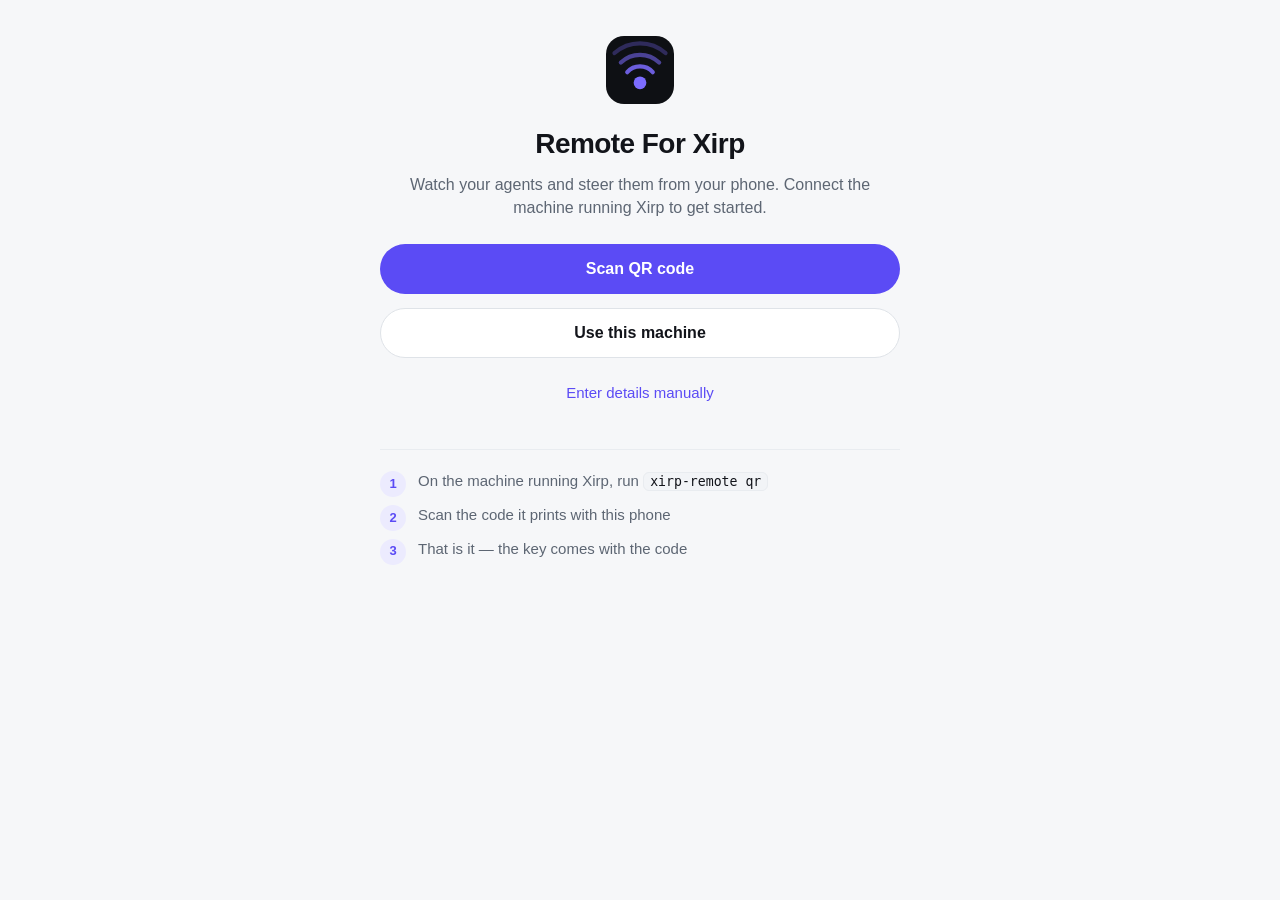
==== commit 9b8cee15: "Redesign: light and dark, one loud thing per screen The old UI was a dark-only slate panel with ten " ====
--- a/web/index.html
+++ b/web/index.html
@@ -4,19 +4,14 @@
     <meta charset="utf-8" />
     <title>Remote For Xirp</title>
     <meta name="viewport" content="width=device-width, initial-scale=1.0, viewport-fit=cover" />
-    <meta name="theme-color" content="#0e1014" />
+    <meta name="theme-color" content="#f6f7f9" />
+    <meta name="robots" content="noindex, nofollow" />
     <meta name="apple-mobile-web-app-capable" content="yes" />
-    <meta name="apple-mobile-web-app-status-bar-style" content="black-translucent" />
+    <meta name="apple-mobile-web-app-status-bar-style" content="default" />
     <meta name="apple-mobile-web-app-title" content="Xirp" />
     <link rel="manifest" href="./manifest.json" />
     <link rel="icon" type="image/svg+xml" href="./icon.svg" />
     <link rel="apple-touch-icon" href="./icon.svg" />
-    <link rel="preconnect" href="https://fonts.googleapis.com" />
-    <link rel="preconnect" href="https://fonts.gstatic.com" crossorigin />
-    <link
-      href="https://fonts.googleapis.com/css2?family=Inter:wght@400;500;600;700&display=swap"
-      rel="stylesheet"
-    />
     <link rel="stylesheet" href="./style.css" />
   </head>
   <body>
@@ -69,6 +64,7 @@
         <div class="brand"><span class="brand-dot"></span>Machines</div>
         <button id="machines-settings" class="icon-btn" aria-label="Settings">⚙</button>
       </header>
+      <div id="restore-banner" class="approvals" hidden></div>
       <div id="machine-stats" class="stats"></div>
       <div id="machines" class="machines"></div>
       <button id="add-machine" class="add-machine">
@@ -162,9 +158,20 @@
           <span id="detail-name">Session</span>
           <span id="detail-sub" class="subdued"></span>
         </div>
+        <button id="open-changes" class="icon-btn" aria-label="Changes">±</button>
+        <button id="open-handover" class="icon-btn" aria-label="Fork or hand over">⑂</button>
         <button id="ack" class="icon-btn" aria-label="Acknowledge" hidden>✓</button>
         <button id="stop" class="icon-btn danger" aria-label="Stop session">■</button>
       </header>
+
+      <!-- Which view of the session you want is a per-session decision made many times
+           an hour, so it lives here rather than only in Settings. Both write the same
+           preference. -->
+      <div class="segmented segmented-sm" id="detail-mode">
+        <button data-value="chat">Chat</button>
+        <button data-value="full">Full</button>
+        <button data-value="terminal">Terminal</button>
+      </div>
 
       <div id="detail-meta" class="meta"></div>
       <!-- Shown when a session has no tmux pane: the terminal would be empty and
@@ -226,6 +233,17 @@
       </header>
 
       <div class="settings">
+        <h2>Appearance</h2>
+        <p class="subdued setting-hint">
+          Auto follows the phone. This gets read on a balcony as often as in bed, so
+          neither one is the right answer for everybody.
+        </p>
+        <div class="segmented" id="set-theme">
+          <button data-value="auto">Auto</button>
+          <button data-value="light">Light</button>
+          <button data-value="dark">Dark</button>
+        </div>
+
         <h2>Transcript</h2>
         <p class="subdued setting-hint">
           Chat is just the conversation. Full adds the agent's tool calls. Terminal is
@@ -272,6 +290,18 @@
           <button type="submit" class="btn">Add host</button>
         </form>
 
+        <h2>Notifications</h2>
+        <p class="subdued setting-hint">
+          Buzz this device when an agent finishes, fails, or wants an answer — including
+          when the app is closed. Needs the app installed to the home screen on iOS.
+        </p>
+        <div class="segmented" id="set-push">
+          <button data-value="off">Off</button>
+          <button data-value="on">On</button>
+        </div>
+        <button id="push-test" class="btn">Send a test notification</button>
+        <p id="push-status" class="subdued setting-hint"></p>
+
         <h2>Diagnostics</h2>
         <p class="subdued setting-hint">
           Daemon health, database load, tmux panes and the daemon's own log.
@@ -291,6 +321,35 @@
           Settings are stored in this browser only, not on the server.
         </p>
       </div>
+    </section>
+
+    <!-- Changes: what the session altered, uncommitted and against the base branch -->
+    <section id="changes-view" hidden>
+      <header class="topbar">
+        <button id="changes-back" class="icon-btn" aria-label="Back">‹</button>
+        <div class="detail-title">
+          <span id="changes-title">Changes</span>
+          <span id="changes-sub" class="subdued"></span>
+        </div>
+        <button id="changes-refresh" class="icon-btn" aria-label="Refresh">↻</button>
+      </header>
+      <div id="changes-pr" class="pr-card" hidden></div>
+      <div id="changes-body" class="changes"></div>
+      <footer class="foot subdued" id="changes-foot"></footer>
+    </section>
+
+    <!-- One file's diff -->
+    <section id="diff-view" hidden>
+      <header class="topbar">
+        <button id="diff-back" class="icon-btn" aria-label="Back">‹</button>
+        <button id="diff-whole" class="icon-btn" aria-label="View the whole file">⤢</button>
+        <div class="detail-title">
+          <span id="diff-title">Diff</span>
+          <span id="diff-sub" class="subdued"></span>
+        </div>
+      </header>
+      <div id="diff-body" class="diffbody"></div>
+      <footer class="foot subdued" id="diff-foot"></footer>
     </section>
 
     <!-- Diagnostics -->
@@ -309,6 +368,40 @@
       </nav>
       <div id="diag-log" class="diaglog"></div>
       <footer class="foot subdued" id="diag-foot"></footer>
+    </section>
+
+    <!-- Fork, or hand the conversation to another agent -->
+    <section id="handover-sheet" class="sheet" hidden>
+      <div class="sheet-card">
+        <header class="sheet-head">
+          <strong>Session actions</strong>
+          <button id="handover-close" class="icon-btn" aria-label="Close">×</button>
+        </header>
+
+        <h3 class="sheet-h">Rename</h3>
+        <p class="subdued setting-hint">Or ask the agent to retitle it from the conversation.</p>
+        <input id="rename-name" type="text" placeholder="new name" />
+        <div class="row-2">
+          <button id="rename-go" class="btn">Rename</button>
+          <button id="retitle-go" class="btn">Auto-title</button>
+        </div>
+
+        <h3 class="sheet-h">Fork this conversation</h3>
+        <p class="subdued setting-hint">
+          Keeps this session as it is and starts a copy from the same history. Use it when
+          an agent went down the wrong path.
+        </p>
+        <label for="fork-branch">New branch <span class="subdued">(optional, forks into its own worktree)</span></label>
+        <input id="fork-branch" type="text" autocapitalize="none" placeholder="leave empty to stay here" />
+        <button id="fork-go" class="btn btn-accent">Fork</button>
+
+        <h3 class="sheet-h">Hand to another agent</h3>
+        <p class="subdued setting-hint">Same conversation, different agent.</p>
+        <select id="swap-agent"></select>
+        <button id="swap-go" class="btn">Hand over</button>
+
+        <p id="handover-error" class="error" hidden></p>
+      </div>
     </section>
 
     <!-- New session sheet -->
--- a/web/style.css
+++ b/web/style.css
@@ -1,30 +1,141 @@
 /*
- * Palette and naming are this project's own. Nothing here is derived from the
+ * Palette, scale and naming are this project's own. Nothing here is derived from the
  * Xirp application's stylesheets or assets — see the note in the README.
  *
- * Dark by default because the thing it controls is: this gets opened at night,
- * one-handed, to see whether an agent is still working.
+ * Two things drove this design.
+ *
+ * It is read outdoors as often as in bed, so it follows the system: light by default,
+ * dark when the phone is dark, and an explicit override in Settings for people who
+ * want one. A dark-only app is unreadable on a balcony in July.
+ *
+ * And it is read one-handed, in ten-second glances, to answer "is it still working and
+ * does it need me?". So there is one loud thing per screen and everything else is
+ * quiet: names carry weight, metadata is one grey line, and colour is reserved for
+ * status and the single primary action. An earlier version put ten coloured pills above
+ * every transcript, which is a lot of ink for facts nobody was reading.
  */
+
 :root {
-  --bg: #0e1014;
-  --surface: #171b22;
-  --surface-hi: #1f242d;
-  --surface-press: #131720;
-  --tint: rgba(255, 255, 255, 0.07);
-  --tint-hi: rgba(255, 255, 255, 0.12);
-  --line: #262c36;
-  --text: #f2f5f9;
-  --text-dim: #9aa4b4;
-  --accent: #7c6cff;
-  --accent-hi: #9384ff;
-  --ok: #35c46a;
-  --warn: #f0a92e;
-  --danger: #e5484d;
-  --info: #4f9cf9;
-
-  --radius: 8px;
-  --radius-lg: 12px;
-  --gap: 12px;
+  color-scheme: light dark;
+
+  /* System fonts, deliberately. The app is served on a LAN that may have no route to
+     the internet, and a webfont there means either a blocking request or a flash of
+     fallback text on every open. */
+  --font: -apple-system, BlinkMacSystemFont, "SF Pro Text", "Segoe UI", Roboto,
+    "Helvetica Neue", Arial, sans-serif;
+  --mono: ui-monospace, SFMono-Regular, "SF Mono", Menlo, Consolas, monospace;
+
+  --bg: #f6f7f9;
+  --sunken: #eceef1;
+  --surface: #ffffff;
+  --surface-hi: #f2f4f7;
+  --surface-press: #e8ebef;
+  --line: #dfe3e8;
+  --line-soft: #e9ecf0;
+
+  --text: #12141a;
+  --text-dim: #5d6673;
+  --text-faint: #8b939f;
+
+  --accent: #5b4bf5;
+  --accent-hi: #4839e0;
+  --accent-text: #ffffff;
+  --accent-soft: #ecebfe;
+
+  --ok: #128a4b;
+  --ok-soft: #e3f5ea;
+  --warn: #96620a;
+  --warn-soft: #fdf0da;
+  --danger: #c62a30;
+  --danger-soft: #fdeaea;
+  --info: #1b64c4;
+  --info-soft: #e7f0fd;
+
+  /* The terminal keeps its own dark surface in both themes. ANSI colours are chosen by
+     the agent for a dark background, and re-mapping them per theme would misreport
+     what the pane actually looks like. */
+  --term-bg: #14161c;
+  --term-text: #e6e9ef;
+
+  --shadow: 0 1px 2px rgba(16, 20, 28, 0.06), 0 8px 24px rgba(16, 20, 28, 0.06);
+  --shadow-sheet: 0 -8px 40px rgba(16, 20, 28, 0.18);
+
+  --radius-sm: 8px;
+  --radius: 12px;
+  --radius-lg: 18px;
+  --radius-pill: 999px;
+
+  --pad: 16px;
+  --gap: 10px;
+
+  /* One column, centred. On a phone it fills the screen; in a desktop browser it stays
+     a phone-shaped column rather than stretching metadata across 1400px. */
+  --col: 560px;
+  --tap: 44px;
+}
+
+@media (prefers-color-scheme: dark) {
+  :root:not([data-theme="light"]) {
+    --bg: #0f1216;
+    --sunken: #0a0c0f;
+    --surface: #171a20;
+    --surface-hi: #1e222a;
+    --surface-press: #232831;
+    --line: #262b34;
+    --line-soft: #1f242c;
+
+    --text: #eef1f5;
+    --text-dim: #a0a9b6;
+    --text-faint: #78818e;
+
+    --accent: #8b7cff;
+    --accent-hi: #a396ff;
+    --accent-text: #14121f;
+    --accent-soft: #221f38;
+
+    --ok: #4ed17f;
+    --ok-soft: #12281c;
+    --warn: #f2b350;
+    --warn-soft: #2c2211;
+    --danger: #f4787c;
+    --danger-soft: #2e1719;
+    --info: #6fb0fb;
+    --info-soft: #10203a;
+
+    --shadow: 0 1px 2px rgba(0, 0, 0, 0.5);
+    --shadow-sheet: 0 -8px 40px rgba(0, 0, 0, 0.6);
+  }
+}
+
+:root[data-theme="dark"] {
+  --bg: #0f1216;
+  --sunken: #0a0c0f;
+  --surface: #171a20;
+  --surface-hi: #1e222a;
+  --surface-press: #232831;
+  --line: #262b34;
+  --line-soft: #1f242c;
+
+  --text: #eef1f5;
+  --text-dim: #a0a9b6;
+  --text-faint: #78818e;
+
+  --accent: #8b7cff;
+  --accent-hi: #a396ff;
+  --accent-text: #14121f;
+  --accent-soft: #221f38;
+
+  --ok: #4ed17f;
+  --ok-soft: #12281c;
+  --warn: #f2b350;
+  --warn-soft: #2c2211;
+  --danger: #f4787c;
+  --danger-soft: #2e1719;
+  --info: #6fb0fb;
+  --info-soft: #10203a;
+
+  --shadow: 0 1px 2px rgba(0, 0, 0, 0.5);
+  --shadow-sheet: 0 -8px 40px rgba(0, 0, 0, 0.6);
 }
 
 * {
@@ -38,1187 +149,541 @@
   padding: 0;
   background: var(--bg);
   color: var(--text);
-  font-family: Inter, -apple-system, BlinkMacSystemFont, "Segoe UI", "Helvetica Neue", sans-serif;
-  font-size: 15px;
+  font-family: var(--font);
+  font-size: 16px;
   line-height: 1.45;
   -webkit-font-smoothing: antialiased;
   overscroll-behavior-y: none;
 }
 
+/* Every screen is the same column. */
+body > section {
+  max-width: var(--col);
+  margin: 0 auto;
+  padding: 0 var(--pad) calc(40px + env(safe-area-inset-bottom));
+}
+
+body > section#detail-view {
+  /* Room for the composer, which is fixed to the bottom. */
+  padding-bottom: calc(96px + env(safe-area-inset-bottom));
+}
+
+h1,
+h2,
+h3 {
+  letter-spacing: -0.02em;
+  line-height: 1.25;
+}
+
+a {
+  color: var(--accent);
+  text-decoration-thickness: 1px;
+  text-underline-offset: 2px;
+}
+
+code,
+kbd,
+pre,
+.mono {
+  font-family: var(--mono);
+  font-size: 0.88em;
+}
+
 .subdued {
   color: var(--text-dim);
 }
+
 .error {
   color: var(--danger);
-  font-size: 13px;
-}
+  font-size: 14px;
+}
+
 [hidden] {
   display: none !important;
 }
 
-/* ---- top bar ---- */
+:focus-visible {
+  outline: 2px solid var(--accent);
+  outline-offset: 2px;
+}
+
+::selection {
+  background: var(--accent-soft);
+  color: var(--text);
+}
+
+/* ---- top bar ----
+ *
+ * Sticky, and it bleeds to the edges of the screen while its contents stay in the
+ * column. Title on the left, actions on the right, nothing centred: a centred title
+ * has to be truncated much earlier, and session names are long.
+ */
 
 .topbar {
   position: sticky;
   top: 0;
-  z-index: 10;
+  z-index: 20;
   display: flex;
   align-items: center;
-  gap: var(--gap);
-  padding: calc(8px + env(safe-area-inset-top)) 14px 8px;
-  background: rgba(14, 16, 20, 0.92);
-  backdrop-filter: blur(12px);
-  border-bottom: 1px solid var(--line);
+  gap: 4px;
+  margin: 0 calc(var(--pad) * -1) 14px;
+  padding: calc(8px + env(safe-area-inset-top)) var(--pad) 10px;
+  background: var(--bg);
+  background: color-mix(in srgb, var(--bg) 88%, transparent);
+  backdrop-filter: saturate(180%) blur(14px);
+  border-bottom: 1px solid var(--line-soft);
 }
 
 .brand {
   display: flex;
   align-items: center;
   gap: 8px;
-  font-weight: 700;
-  letter-spacing: -0.01em;
   flex: 1;
-}
-
-/* Connection light. It looks like a status LED, so it is one: it reports whether
- * the last poll reached the daemon. Accent colour means "not known yet". */
+  min-width: 0;
+  font-size: 20px;
+  font-weight: 650;
+  letter-spacing: -0.02em;
+}
+
+/* Whether the last poll actually reached the daemon. Not decoration: an unreachable
+   Mac still serves this page from the service worker's cache. */
 .brand-dot {
-  width: 10px;
-  height: 10px;
+  width: 9px;
+  height: 9px;
   border-radius: 50%;
+  background: var(--text-faint);
   flex: none;
-  background: var(--accent);
-  box-shadow: 0 0 12px var(--accent);
-  transition: background-color 0.2s, box-shadow 0.2s;
+  transition: background 0.2s;
 }
 .brand-dot.ok {
   background: var(--ok);
-  box-shadow: 0 0 12px var(--ok);
 }
 .brand-dot.bad {
   background: var(--danger);
-  box-shadow: 0 0 12px var(--danger);
-  animation: pulse 1.4s ease-in-out infinite;
-}
-
-@keyframes pulse {
-  50% {
-    opacity: 0.35;
-  }
+}
+
+.detail-title {
+  flex: 1;
+  min-width: 0;
+  display: flex;
+  flex-direction: column;
+  gap: 1px;
+  padding-right: 4px;
+}
+.detail-title > span:first-child {
+  font-size: 17px;
+  font-weight: 650;
+  letter-spacing: -0.02em;
+  white-space: nowrap;
+  overflow: hidden;
+  text-overflow: ellipsis;
+}
+.detail-title > span:last-child:not(:first-child) {
+  font-size: 13px;
+  white-space: nowrap;
+  overflow: hidden;
+  text-overflow: ellipsis;
 }
 
 .icon-btn {
-  border: 0;
-  background: var(--tint);
-  color: var(--text);
-  width: 34px;
-  height: 34px;
-  border-radius: 50%;
+  flex: none;
+  width: 38px;
+  height: 38px;
+  display: grid;
+  place-items: center;
+  border: 1px solid transparent;
+  border-radius: var(--radius-pill);
+  background: transparent;
+  color: var(--text-dim);
+  font: inherit;
   font-size: 17px;
   line-height: 1;
   cursor: pointer;
+  transition: background 0.15s, color 0.15s;
+}
+.icon-btn:hover {
+  background: var(--surface-hi);
+  color: var(--text);
 }
 .icon-btn:active {
-  background: var(--tint-hi);
+  background: var(--surface-press);
+}
+.icon-btn.accent {
+  background: var(--accent);
+  color: var(--accent-text);
+  font-size: 20px;
+  font-weight: 500;
+}
+.icon-btn.accent:hover {
+  background: var(--accent-hi);
+  color: var(--accent-text);
 }
 .icon-btn.danger {
   color: var(--danger);
 }
-
-.detail-title {
+.icon-btn.danger:hover {
+  background: var(--danger-soft);
+  color: var(--danger);
+}
+
+/* ---- buttons and controls ---- */
+
+.btn {
+  min-height: var(--tap);
+  padding: 0 18px;
+  display: inline-flex;
+  align-items: center;
+  justify-content: center;
+  gap: 8px;
+  border: 1px solid var(--line);
+  border-radius: var(--radius-pill);
+  background: var(--surface);
+  color: var(--text);
+  font: inherit;
+  font-size: 15px;
+  font-weight: 550;
+  cursor: pointer;
+  transition: background 0.15s, border-color 0.15s, transform 0.06s;
+}
+.btn:hover {
+  background: var(--surface-hi);
+}
+.btn:active {
+  transform: scale(0.985);
+  background: var(--surface-press);
+}
+.btn:disabled {
+  opacity: 0.5;
+  cursor: default;
+}
+
+.btn-accent {
+  background: var(--accent);
+  border-color: transparent;
+  color: var(--accent-text);
+}
+.btn-accent:hover {
+  background: var(--accent-hi);
+}
+.btn-accent:active {
+  background: var(--accent-hi);
+}
+
+.btn-deny {
+  background: var(--surface);
+  border-color: var(--line);
+  color: var(--danger);
+}
+
+.btn-big {
+  width: 100%;
+  min-height: 50px;
+  font-size: 16px;
+}
+
+.linkish {
+  border: 0;
+  background: none;
+  color: var(--accent);
+  font: inherit;
+  font-size: 15px;
+  padding: 12px 4px;
+  cursor: pointer;
+}
+
+/* Filter chips. Quiet until chosen. */
+.filters {
+  display: flex;
+  gap: 8px;
+  margin-bottom: 14px;
+  overflow-x: auto;
+  scrollbar-width: none;
+}
+.filters::-webkit-scrollbar {
+  display: none;
+}
+
+.chip {
+  flex: none;
+  min-height: 34px;
+  padding: 0 14px;
+  border: 1px solid var(--line);
+  border-radius: var(--radius-pill);
+  background: var(--surface);
+  color: var(--text-dim);
+  font: inherit;
+  font-size: 14px;
+  font-weight: 550;
+  cursor: pointer;
+}
+.chip-on {
+  background: var(--text);
+  border-color: var(--text);
+  color: var(--bg);
+}
+
+/* Segmented control: a row of mutually exclusive options with the chosen one raised. */
+.segmented {
+  display: flex;
+  gap: 3px;
+  padding: 3px;
+  background: var(--sunken);
+  border: 1px solid var(--line-soft);
+  border-radius: var(--radius-pill);
+}
+.segmented button {
   flex: 1;
-  min-width: 0;
-  display: flex;
-  flex-direction: column;
-}
-.detail-title span {
+  min-height: 36px;
+  border: 0;
+  border-radius: var(--radius-pill);
+  background: transparent;
+  color: var(--text-dim);
+  font: inherit;
+  font-size: 14px;
+  font-weight: 550;
+  cursor: pointer;
+  transition: background 0.15s, color 0.15s;
+}
+.segmented button.on {
+  background: var(--surface);
+  color: var(--text);
+  box-shadow: var(--shadow);
+}
+
+/* The copy on the session screen sits under a title and above the facts line, so it is
+   smaller and does not claim the width of a full-height control. */
+.segmented-sm {
+  margin-bottom: 12px;
+}
+.segmented-sm button {
+  min-height: 30px;
+  font-size: 13px;
+}
+
+/* ---- forms ---- */
+
+input,
+textarea,
+select {
+  width: 100%;
+  min-height: var(--tap);
+  padding: 11px 14px;
+  border: 1px solid var(--line);
+  border-radius: var(--radius);
+  background: var(--surface);
+  color: var(--text);
+  font: inherit;
+  font-size: 16px; /* iOS zooms the page for anything smaller. */
+  appearance: none;
+}
+input::placeholder,
+textarea::placeholder {
+  color: var(--text-faint);
+}
+input:focus,
+textarea:focus,
+select:focus {
+  border-color: var(--accent);
+  outline: none;
+}
+select {
+  background-image: linear-gradient(45deg, transparent 50%, var(--text-dim) 50%),
+    linear-gradient(135deg, var(--text-dim) 50%, transparent 50%);
+  background-position: calc(100% - 20px) 50%, calc(100% - 14px) 50%;
+  background-size: 6px 6px, 6px 6px;
+  background-repeat: no-repeat;
+  padding-right: 38px;
+}
+label {
+  display: block;
+  margin: 16px 0 6px;
+  font-size: 14px;
+  font-weight: 550;
+}
+.checkline {
+  display: flex;
+  align-items: center;
+  gap: 10px;
+  margin: 18px 0;
+  font-weight: 450;
+}
+.checkline input {
+  width: 22px;
+  height: 22px;
+  min-height: 0;
+  flex: none;
+  accent-color: var(--accent);
+  appearance: auto;
+}
+
+.searchbar {
+  margin-bottom: 12px;
+}
+.searchbar input {
+  border-radius: var(--radius-pill);
+  padding-left: 18px;
+  background: var(--surface);
+}
+
+/* ---- login gate ---- */
+
+.gate {
+  min-height: 100dvh;
+  display: grid;
+  place-items: center;
+}
+.gate-card {
+  width: 100%;
+  padding: 26px 22px;
+  border: 1px solid var(--line);
+  border-radius: var(--radius-lg);
+  background: var(--surface);
+  box-shadow: var(--shadow);
+}
+.gate-card .brand {
+  margin-bottom: 6px;
+}
+.gate-card form {
+  display: grid;
+  gap: 10px;
+  margin-top: 18px;
+}
+
+/* ---- welcome ----
+ *
+ * Reached from a home-screen icon with nothing configured, so it has to explain itself
+ * in one screen: what this is, the one button that finishes setup, and what will
+ * happen when you press it.
+ */
+
+.welcome {
+  padding-top: calc(36px + env(safe-area-inset-top));
+  display: grid;
+  gap: 12px;
+  text-align: center;
+}
+.welcome-mark img {
+  width: 68px;
+  height: 68px;
+  border-radius: 18px;
+}
+.welcome h1 {
+  margin: 4px 0 0;
+  font-size: 28px;
+  font-weight: 700;
+}
+.welcome-lead {
+  margin: 0 0 10px;
+  color: var(--text-dim);
+  font-size: 16px;
+  text-align: center;
+}
+.welcome .btn-big {
+  margin-top: 2px;
+}
+
+.howto {
+  margin: 22px 0 0;
+  padding: 0;
+  list-style: none;
+  display: grid;
+  gap: 12px;
+  text-align: left;
+  border-top: 1px solid var(--line-soft);
+  padding-top: 20px;
+}
+/* The step number is positioned rather than laid out as a grid or flex item: the
+   step's text and its inline <code> are separate children, so a two-column grid put the
+   code in a row of its own and hyphenated "xirp-remote qr" down three lines. */
+.howto li {
+  position: relative;
+  padding-left: 38px;
+  color: var(--text-dim);
+  font-size: 15px;
+}
+.howto li > span {
+  position: absolute;
+  left: 0;
+  top: 1px;
+  display: grid;
+  place-items: center;
+  width: 26px;
+  height: 26px;
+  border-radius: 50%;
+  background: var(--accent-soft);
+  color: var(--accent);
+  font-size: 13px;
+  font-weight: 650;
+}
+.howto code {
+  color: var(--text);
+  background: var(--surface-hi);
+  border: 1px solid var(--line-soft);
+  border-radius: 6px;
+  padding: 1px 6px;
+  /* A command split across two lines is a command someone mistypes. */
+  white-space: nowrap;
+}
+
+/* ---- machines ----
+ *
+ * The home screen. Two numbers at the top answer the question that made someone pick
+ * up the phone — how many agents are running, and is the machine even up — before any
+ * navigation happens.
+ */
+
+.stats {
+  display: grid;
+  grid-template-columns: 1fr 1fr;
+  gap: var(--gap);
+  margin-bottom: var(--gap);
+}
+.stat {
+  padding: 14px 16px;
+  border: 1px solid var(--line);
+  border-radius: var(--radius);
+  background: var(--surface);
+}
+.stat strong {
+  display: block;
+  font-size: 26px;
+  font-weight: 700;
+  letter-spacing: -0.03em;
+  line-height: 1.1;
+}
+.stat span {
+  display: block;
+  color: var(--text-dim);
+  font-size: 12.5px;
+  /* "agents running" wrapping to two lines makes two cards of different heights out of
+     one row. It fits on one line at this size in a 430px viewport. */
+  white-space: nowrap;
   overflow: hidden;
   text-overflow: ellipsis;
-  white-space: nowrap;
-}
-#detail-name {
-  font-weight: 600;
-}
-#detail-sub {
-  font-size: 12px;
-}
-
-/* ---- login ---- */
-
-.gate {
-  min-height: 100vh;
-  display: grid;
-  place-items: center;
-  padding: 24px;
-}
-.gate-card {
+}
+
+.machines {
+  display: grid;
+  gap: var(--gap);
+}
+.machine {
   width: 100%;
-  max-width: 340px;
-  background: var(--surface);
-  border-radius: var(--radius-lg);
-  padding: 22px;
-}
-.gate-card .brand {
-  margin-bottom: 6px;
-  font-size: 18px;
-}
-.gate-card p {
-  margin: 0 0 16px;
-  font-size: 13px;
-}
-#login-form {
-  display: flex;
-  flex-direction: column;
-  gap: 10px;
-}
-
-input,
-textarea {
-  font: inherit;
-  color: var(--text);
-  background: var(--surface-hi);
+  display: block;
+  text-align: left;
+  padding: 14px 16px;
   border: 1px solid var(--line);
   border-radius: var(--radius);
-  padding: 11px 12px;
-  width: 100%;
-}
-input:focus,
-textarea:focus {
-  outline: none;
-  border-color: var(--accent);
-}
-
-.btn {
-  border: 0;
-  border-radius: 500px;
-  padding: 11px 18px;
-  font-weight: 600;
-  font-size: 14px;
-  cursor: pointer;
-  color: var(--text);
-  background: var(--tint);
-}
-.btn-accent {
-  background: var(--accent);
-  color: #fff;
-}
-.btn-accent:active {
-  background: var(--accent-hi);
-}
-.btn:disabled {
-  opacity: 0.5;
-}
-
-.icon-btn.accent {
-  background: var(--accent);
-  color: #fff;
-  font-size: 20px;
-  font-weight: 600;
-}
-
-/* ---- search ---- */
-
-.searchbar {
-  padding: 12px 14px 0;
-}
-.searchbar input {
-  border-radius: 500px;
-  -webkit-appearance: none;
-}
-
-/* ---- new session sheet ---- */
-
-.sheet {
-  position: fixed;
-  inset: 0;
-  z-index: 40;
-  background: rgba(0, 0, 0, 0.6);
-  display: flex;
-  align-items: flex-end;
-  justify-content: center;
-}
-.sheet-card {
-  background: var(--surface);
-  width: 100%;
-  max-width: 460px;
-  border-radius: var(--radius-lg) var(--radius-lg) 0 0;
-  padding: 16px 16px calc(16px + env(safe-area-inset-bottom));
-  max-height: 92vh;
-  overflow: auto;
-}
-.sheet-head {
-  display: flex;
-  align-items: center;
-  justify-content: space-between;
-  margin-bottom: 12px;
-}
-#create-form {
-  display: flex;
-  flex-direction: column;
-  gap: 6px;
-}
-#create-form label {
-  font-size: 12px;
-  color: var(--text-dim);
-  margin-top: 8px;
-}
-#create-form select,
-#create-form textarea,
-#create-form input[type="text"] {
-  font: inherit;
-  color: var(--text);
-  background: var(--surface-hi);
-  border: 1px solid var(--line);
-  border-radius: var(--radius);
-  padding: 11px 12px;
-  width: 100%;
-}
-#create-form textarea {
-  resize: vertical;
-}
-#create-form .btn {
-  margin-top: 16px;
-}
-.checkline {
-  display: flex;
-  align-items: center;
-  gap: 8px;
-  font-size: 13px;
-  color: var(--text);
-  margin-top: 12px !important;
-}
-.checkline input {
-  width: auto;
-  accent-color: var(--accent);
-}
-
-/* ---- settings ---- */
-
-.settings {
-  padding: 14px 14px calc(24px + env(safe-area-inset-bottom));
-}
-.settings h2 {
-  font-size: 13px;
-  font-weight: 700;
-  margin: 22px 0 2px;
-  letter-spacing: -0.01em;
-}
-.settings h2:first-child {
-  margin-top: 4px;
-}
-.setting-hint {
-  font-size: 12px;
-  margin: 0 0 10px;
-}
-.setting-foot {
-  font-size: 12px;
-  margin-top: 28px;
-  text-align: center;
-}
-
-/* Segmented control. Big enough to hit with a thumb without aiming. */
-.segmented {
-  display: flex;
-  gap: 4px;
-  background: var(--surface);
-  border-radius: 500px;
-  padding: 4px;
-}
-.segmented button {
-  flex: 1;
-  border: 0;
-  background: transparent;
-  color: var(--text-dim);
-  font: inherit;
-  font-size: 14px;
-  font-weight: 600;
-  padding: 10px 8px;
-  border-radius: 500px;
-  cursor: pointer;
-}
-.segmented button.on {
-  background: var(--accent);
-  color: #fff;
-}
-
-.msg-time {
-  display: block;
-  font-size: 10px;
-  opacity: 0.6;
-  margin-top: 4px;
-}
-
-/* ---- detected URLs ---- */
-
-.urls {
-  display: flex;
-  flex-wrap: wrap;
-  gap: 6px;
-  padding: 10px 14px 0;
-}
-.urls a {
-  font-size: 12px;
-  color: var(--info);
-  background: var(--surface-hi);
-  border-radius: var(--radius);
-  padding: 5px 9px;
-  text-decoration: none;
-  max-width: 100%;
-  overflow: hidden;
-  text-overflow: ellipsis;
-  white-space: nowrap;
-}
-
-/* ---- commits ---- */
-
-.commits {
-  margin: 10px 14px 0;
-  background: var(--surface);
-  border-radius: var(--radius-lg);
-  padding: 10px 12px;
-  font-size: 12px;
-}
-.commits summary {
-  cursor: pointer;
-  color: var(--text-dim);
-  font-weight: 600;
-}
-.commit {
-  display: flex;
-  gap: 8px;
-  padding-top: 8px;
-  color: var(--text-dim);
-}
-.commit code {
-  color: var(--accent-hi);
-  font-family: ui-monospace, SFMono-Regular, Menlo, monospace;
-  flex: none;
-}
-.commit span {
-  overflow: hidden;
-  text-overflow: ellipsis;
-  white-space: nowrap;
-}
-
-/* ---- git summary ---- */
-
-.git-clean {
-  color: var(--ok);
-}
-.git-dirty {
-  color: var(--warn);
-}
-
-/* ---- filters ---- */
-
-.filters {
-  display: flex;
-  gap: 8px;
-  padding: 12px 14px 4px;
-}
-.chip {
-  border: 1px solid var(--line);
-  background: transparent;
-  color: var(--text-dim);
-  border-radius: 500px;
-  padding: 6px 14px;
-  font-size: 13px;
-  font-weight: 500;
-  cursor: pointer;
-}
-.chip-on {
-  background: var(--tint);
-  color: var(--text);
-  border-color: transparent;
-}
-
-/* ---- approvals ---- */
-
-.approvals {
-  margin: 12px 14px 0;
-  border: 1px solid var(--warn);
-  border-radius: var(--radius-lg);
-  background: rgba(240, 169, 46, 0.08);
-  padding: 12px;
-}
-.approvals h2 {
-  margin: 0 0 8px;
-  font-size: 13px;
-  font-weight: 700;
-  color: var(--warn);
-  text-transform: uppercase;
-  letter-spacing: 0.04em;
-}
-.approval {
-  border-top: 1px solid var(--line);
-  padding-top: 10px;
-  margin-top: 10px;
-}
-.approval:first-of-type {
-  border-top: 0;
-  padding-top: 0;
-  margin-top: 0;
-}
-.approval-tool {
-  font-weight: 600;
-  font-size: 14px;
-}
-.approval-input {
-  font-family: ui-monospace, SFMono-Regular, Menlo, monospace;
-  font-size: 12px;
-  color: var(--text-dim);
-  background: var(--surface-press);
-  border-radius: var(--radius);
-  padding: 8px;
-  margin: 8px 0;
-  max-height: 120px;
-  overflow: auto;
-  white-space: pre-wrap;
-  word-break: break-word;
-}
-.approval-actions {
-  display: flex;
-  gap: 8px;
-}
-.approval-actions .btn {
-  flex: 1;
-  padding: 9px;
-}
-.btn-deny {
-  background: var(--tint);
-  color: var(--danger);
-}
-
-/* ---- session list ---- */
-
-.sessions {
-  display: flex;
-  flex-direction: column;
-  gap: 8px;
-  padding: 12px 14px;
-}
-
-.card {
-  background: var(--surface);
-  border-radius: var(--radius-lg);
-  padding: 13px 14px;
-  border: 0;
-  width: 100%;
-  text-align: left;
+  background: var(--surface);
   color: inherit;
   font: inherit;
   cursor: pointer;
-  display: block;
-}
-.card:active {
+}
+.machine:active {
   background: var(--surface-press);
-}
-
-.card-top {
-  display: flex;
-  align-items: flex-start;
-  gap: 10px;
-}
-.card-name {
-  font-weight: 600;
-  flex: 1;
-  min-width: 0;
-  overflow: hidden;
-  text-overflow: ellipsis;
-  white-space: nowrap;
-}
-.card-sub {
-  font-size: 12px;
-  color: var(--text-dim);
-  margin-top: 3px;
-  display: flex;
-  flex-wrap: wrap;
-  gap: 4px 8px;
-}
-.card-last {
-  font-size: 12px;
-  color: var(--text-dim);
-  margin-top: 8px;
-  display: -webkit-box;
-  -webkit-line-clamp: 2;
-  -webkit-box-orient: vertical;
-  overflow: hidden;
-}
-
-.pill {
-  font-size: 11px;
-  font-weight: 600;
-  padding: 3px 9px;
-  border-radius: 500px;
-  background: var(--tint);
-  color: var(--text-dim);
-  white-space: nowrap;
-  text-transform: lowercase;
-}
-.pill-running {
-  color: var(--ok);
-  background: rgba(53, 196, 106, 0.13);
-}
-.pill-idle {
-  color: var(--info);
-  background: rgba(79, 156, 249, 0.13);
-}
-.pill-completed {
-  color: var(--text-dim);
-}
-.pill-waiting {
-  color: var(--warn);
-  background: rgba(240, 169, 46, 0.15);
-}
-.pill-failed,
-.pill-stopped {
-  color: var(--danger);
-  background: rgba(229, 72, 77, 0.13);
-}
-
-.dot {
-  opacity: 0.5;
-}
-
-/* ---- detail ---- */
-
-.meta {
-  display: flex;
-  flex-wrap: wrap;
-  gap: 6px 8px;
-  padding: 12px 14px 0;
-  font-size: 12px;
-  color: var(--text-dim);
-}
-.meta .tag {
-  background: var(--surface-hi);
-  border-radius: var(--radius);
-  padding: 4px 8px;
-}
-
-.transcript {
-  padding: 12px 14px 0;
-  display: flex;
-  flex-direction: column;
-  gap: 6px;
-}
-.msg {
-  border-radius: var(--radius-lg);
-  padding: 10px 12px;
-  font-size: 14px;
-  line-height: 1.5;
-  white-space: pre-wrap;
-  word-break: break-word;
-  max-width: 92%;
-}
-
-/* Speaker label above a run of messages, so consecutive turns do not each repeat it. */
-.speaker {
-  font-size: 10px;
-  font-weight: 700;
-  letter-spacing: 0.07em;
-  text-transform: uppercase;
-  color: var(--text-dim);
-  margin: 10px 2px 0;
-}
-.speaker-user {
-  align-self: flex-end;
-}
-.speaker:first-child {
-  margin-top: 0;
-}
-
-.msg-user {
-  align-self: flex-end;
-  background: var(--accent);
-  color: #fff;
-  border-bottom-right-radius: 4px;
-}
-.msg-assistant {
-  align-self: flex-start;
-  background: var(--surface);
-  border-bottom-left-radius: 4px;
-  /* Markdown supplies its own block spacing, so the bubble must not also preserve
-     the source's newlines or every paragraph gains a blank line. */
-  white-space: normal;
-}
-
-/* ---- markdown inside a bubble ---- */
-
-.msg-assistant p {
-  margin: 0 0 8px;
-  white-space: pre-wrap;
-}
-.msg-assistant p:last-child {
-  margin-bottom: 0;
-}
-.msg-assistant .md-h {
-  font-weight: 700;
-  margin: 12px 0 6px;
-  line-height: 1.3;
-}
-.msg-assistant .md-h1 {
-  font-size: 16px;
-}
-.msg-assistant .md-h2 {
-  font-size: 15px;
-}
-.msg-assistant .md-h3,
-.msg-assistant .md-h4 {
-  font-size: 14px;
-  color: var(--text-dim);
-}
-.msg-assistant .md-h:first-child {
-  margin-top: 0;
-}
-.msg-assistant ul,
-.msg-assistant ol {
-  margin: 6px 0 8px;
-  padding-left: 20px;
-}
-.msg-assistant li {
-  margin: 3px 0;
-}
-.msg code,
-.msg-assistant code {
-  font-family: ui-monospace, SFMono-Regular, Menlo, monospace;
-  font-size: 0.88em;
-  background: var(--surface-press);
-  border-radius: 4px;
-  padding: 1px 5px;
-}
-.msg-assistant pre {
-  margin: 8px 0;
-  background: var(--surface-press);
-  border: 1px solid var(--line);
-  border-radius: var(--radius);
-  padding: 10px;
-  /* Code must scroll sideways rather than force the whole page to. */
-  overflow-x: auto;
-  max-width: 100%;
-}
-.msg-assistant pre code {
-  background: none;
-  padding: 0;
-  font-size: 12px;
-  line-height: 1.45;
-  white-space: pre;
-}
-.msg a {
-  color: var(--info);
-}
-.msg-user a {
-  color: #fff;
-  text-decoration: underline;
-}
-
-/* ---- collapsed tool activity ---- */
-
-.tool-run {
-  align-self: stretch;
-}
-.tool-chip {
-  border: 1px dashed var(--line);
-  background: transparent;
-  color: var(--text-dim);
-  font: inherit;
-  font-size: 12px;
-  border-radius: 500px;
-  padding: 6px 12px;
-  cursor: pointer;
-  max-width: 100%;
-  overflow: hidden;
-  text-overflow: ellipsis;
-  white-space: nowrap;
-}
-.tool-chip::before {
-  content: '▸ ';
-}
-.tool-chip.open::before {
-  content: '▾ ';
-}
-.tool-body {
-  display: flex;
-  flex-direction: column;
-  gap: 6px;
-  margin-top: 6px;
-}
-
-/* ---- agent working ---- */
-
-.typing {
-  align-self: flex-start;
-  display: flex;
-  gap: 4px;
-  padding: 12px;
-}
-.typing span {
-  width: 7px;
-  height: 7px;
-  border-radius: 50%;
-  background: var(--text-dim);
-  animation: blink 1.3s infinite ease-in-out;
-}
-.typing span:nth-child(2) {
-  animation-delay: 0.18s;
-}
-.typing span:nth-child(3) {
-  animation-delay: 0.36s;
-}
-
-@keyframes blink {
-  0%,
-  80%,
-  100% {
-    opacity: 0.25;
-  }
-  40% {
-    opacity: 1;
-  }
-}
-
-/* ---- jump to latest ---- */
-
-.jump {
-  position: fixed;
-  left: 50%;
-  transform: translateX(-50%);
-  bottom: calc(76px + env(safe-area-inset-bottom));
-  z-index: 20;
-  border: 0;
-  background: var(--surface-hi);
-  color: var(--text);
-  font: inherit;
-  font-size: 12px;
-  font-weight: 600;
-  padding: 8px 14px;
-  border-radius: 500px;
-  box-shadow: 0 6px 20px rgba(0, 0, 0, 0.5);
-  cursor: pointer;
-}
-
-/* ---- send-mode button ---- */
-
-.mode-btn {
-  flex: none;
-  border: 1px solid var(--line);
-  background: var(--surface-hi);
-  color: var(--text-dim);
-  width: 40px;
-  height: 40px;
-  border-radius: 50%;
-  font-size: 15px;
-  cursor: pointer;
-}
-.mode-btn.on {
-  border-color: var(--accent);
-  color: var(--accent-hi);
-}
-.msg-tool,
-.msg-system {
-  align-self: flex-start;
-  background: transparent;
-  border: 1px dashed var(--line);
-  color: var(--text-dim);
-  font-family: ui-monospace, SFMono-Regular, Menlo, monospace;
-  font-size: 12px;
-  max-width: 100%;
-}
-.msg-role {
-  display: block;
-  font-size: 10px;
-  text-transform: uppercase;
-  letter-spacing: 0.06em;
-  opacity: 0.65;
-  margin-bottom: 4px;
-  font-weight: 700;
-}
-
-.composer {
-  position: sticky;
-  bottom: 0;
-  display: flex;
-  gap: 8px;
-  align-items: flex-end;
-  padding: 10px 14px calc(10px + env(safe-area-inset-bottom));
-  margin-top: 14px;
-  background: rgba(14, 16, 20, 0.94);
-  backdrop-filter: blur(12px);
-  border-top: 1px solid var(--line);
-}
-.composer textarea {
-  flex: 1;
-  resize: none;
-  max-height: 140px;
-  border-radius: 18px;
-}
-.composer .btn {
-  flex: none;
-}
-
-.empty,
-.foot {
-  text-align: center;
-  font-size: 12px;
-  padding: 8px 14px calc(20px + env(safe-area-inset-bottom));
-}
-
-/* ---- toast ---- */
-
-.toast {
-  position: fixed;
-  left: 50%;
-  transform: translateX(-50%);
-  bottom: calc(24px + env(safe-area-inset-bottom));
-  background: var(--surface-hi);
-  color: var(--text);
-  padding: 10px 16px;
-  border-radius: 500px;
-  font-size: 13px;
-  z-index: 50;
-  max-width: 88vw;
-  box-shadow: 0 8px 24px rgba(0, 0, 0, 0.5);
-}
-
-.older-note {
-  align-self: center;
-  font-size: 11px;
-  padding: 4px 10px;
-  background: var(--surface);
-  border-radius: 500px;
-}
-
-/* ---- project groups ---- */
-
-.group-head {
-  display: flex;
-  align-items: center;
-  gap: 9px;
-  width: 100%;
-  border: 0;
-  background: transparent;
-  color: var(--text);
-  font: inherit;
-  padding: 14px 2px 8px;
-  cursor: pointer;
-}
-.group-dot {
-  width: 9px;
-  height: 9px;
-  border-radius: 3px;
-  flex: none;
-}
-.group-name {
-  font-size: 13px;
-  font-weight: 700;
-  letter-spacing: -0.01em;
-  flex: 1;
-  text-align: left;
-  overflow: hidden;
-  text-overflow: ellipsis;
-  white-space: nowrap;
-}
-.group-count {
-  font-size: 11px;
-  color: var(--text-dim);
-  background: var(--surface);
-  border-radius: 500px;
-  padding: 3px 9px;
-}
-.group-chev {
-  color: var(--text-dim);
-  transform: rotate(90deg);
-  transition: transform 0.18s ease;
-  font-size: 15px;
-}
-.group-head.is-collapsed .group-chev {
-  transform: rotate(0deg);
-}
-
-/* A hairline in the project's colour ties its sessions to its header. */
-.group-body {
-  display: flex;
-  flex-direction: column;
-  gap: 8px;
-  padding-left: 10px;
-  border-left: 2px solid hsl(var(--group-hue) 70% 62% / 0.35);
-  margin-left: 3px;
-}
-
-/* ---- cards, with a little more depth ---- */
-
-.card {
-  background: linear-gradient(180deg, var(--surface-hi), var(--surface));
-  border: 1px solid var(--line);
-  box-shadow: 0 1px 2px rgba(0, 0, 0, 0.3);
-  transition: transform 0.12s ease, border-color 0.12s ease;
-}
-.card:active {
-  transform: scale(0.985);
-  border-color: var(--accent);
-}
-
-.topbar {
-  background: linear-gradient(180deg, rgba(20, 23, 30, 0.96), rgba(14, 16, 20, 0.9));
-}
-
-/* ---- terminal ---- */
-
-.terminal {
-  margin: 10px 8px 0;
-  padding: 10px;
-  background: #07080b;
-  border: 1px solid var(--line);
-  border-radius: var(--radius);
-  font-family: ui-monospace, SFMono-Regular, Menlo, monospace;
-  /* 11px fits ~48 columns on a phone; the pane is 100+ wide, so it scrolls
-     sideways rather than reflowing, which would scramble a TUI's alignment. */
-  font-size: 11px;
-  line-height: 1.35;
-  white-space: pre;
-  overflow: auto;
-  max-height: 62vh;
-  -webkit-overflow-scrolling: touch;
-}
-
-.keyrow {
-  display: flex;
-  gap: 6px;
-  padding: 8px 8px 0;
-  overflow-x: auto;
-}
-.keyrow button {
-  flex: none;
-  border: 1px solid var(--line);
-  background: var(--surface-hi);
-  color: var(--text);
-  font: inherit;
-  font-size: 12px;
-  font-weight: 600;
-  min-width: 46px;
-  padding: 9px 10px;
-  border-radius: var(--radius);
-  cursor: pointer;
-}
-.keyrow button:active {
-  background: var(--accent);
-  border-color: var(--accent);
-}
-
-/* ---- hosts ---- */
-
-.host-list {
-  display: flex;
-  flex-direction: column;
-  gap: 6px;
-}
-.host-row {
-  display: flex;
-  align-items: center;
-  gap: 8px;
-  background: var(--surface);
-  border: 1px solid var(--line);
-  border-radius: var(--radius);
-}
-.host-row.is-active {
-  border-color: var(--accent);
-}
-.host-pick {
-  flex: 1;
-  display: flex;
-  flex-direction: column;
-  gap: 2px;
-  align-items: flex-start;
-  border: 0;
-  background: transparent;
-  color: var(--text);
-  font: inherit;
-  padding: 10px 12px;
-  cursor: pointer;
-  min-width: 0;
-}
-.host-name {
-  font-size: 14px;
-  font-weight: 600;
-}
-.host-url {
-  font-size: 11px;
-  max-width: 100%;
-  overflow: hidden;
-  text-overflow: ellipsis;
-  white-space: nowrap;
-}
-.host-del {
-  border: 0;
-  background: transparent;
-  color: var(--danger);
-  font-size: 18px;
-  padding: 0 14px;
-  align-self: stretch;
-  cursor: pointer;
-}
-.host-add {
-  display: flex;
-  flex-direction: column;
-  gap: 6px;
-  margin-top: 10px;
-}
-
-/* ---- pairing ---- */
-
-.pair {
-  display: flex;
-  flex-direction: column;
-  align-items: center;
-  gap: 8px;
-}
-.pair img {
-  width: 190px;
-  height: 190px;
-  background: #fff;
-  padding: 10px;
-  border-radius: var(--radius);
-}
-.pair-url {
-  font-size: 11px;
-  font-family: ui-monospace, SFMono-Regular, Menlo, monospace;
-  text-align: center;
-  word-break: break-all;
-}
-
-/* ---- welcome ---- */
-
-.welcome {
-  min-height: 100vh;
-  max-width: 430px;
-  margin: 0 auto;
-  padding: calc(36px + env(safe-area-inset-top)) 22px calc(28px + env(safe-area-inset-bottom));
-  display: flex;
-  flex-direction: column;
-  gap: 12px;
-  text-align: center;
-}
-.welcome-mark {
-  margin: 8px auto 4px;
-  filter: drop-shadow(0 6px 24px rgba(124, 108, 255, 0.35));
-}
-.welcome h1 {
-  font-size: 26px;
-  letter-spacing: -0.02em;
-  margin: 0;
-}
-.welcome-lead {
-  color: var(--text-dim);
-  font-size: 14px;
-  margin: 0 0 14px;
-  line-height: 1.5;
-}
-.btn-big {
-  width: 100%;
-  padding: 15px 18px;
-  font-size: 15px;
-}
-.linkish {
-  border: 0;
-  background: none;
-  color: var(--text-dim);
-  font: inherit;
-  font-size: 13px;
-  text-decoration: underline;
-  padding: 10px;
-  cursor: pointer;
-}
-.linkish.is-primary {
-  color: var(--accent-hi);
-  font-weight: 600;
-}
-.howto {
-  list-style: none;
-  margin: 22px 0 0;
-  padding: 0;
-  text-align: left;
-  display: flex;
-  flex-direction: column;
-  gap: 12px;
-}
-.howto li {
-  display: flex;
-  gap: 10px;
-  align-items: baseline;
-  font-size: 13px;
-  color: var(--text-dim);
-}
-.howto span {
-  flex: none;
-  width: 20px;
-  height: 20px;
-  border-radius: 50%;
-  background: var(--surface-hi);
-  color: var(--text);
-  font-size: 11px;
-  font-weight: 700;
-  display: grid;
-  place-items: center;
-}
-.howto code {
-  font-family: ui-monospace, SFMono-Regular, Menlo, monospace;
-  background: var(--surface-press);
-  border-radius: 4px;
-  padding: 1px 5px;
-  color: var(--accent-hi);
-}
-
-/* ---- machines ---- */
-
-.stats {
-  display: flex;
-  gap: 8px;
-  padding: 14px 14px 0;
-}
-.stat {
-  flex: 1;
-  background: linear-gradient(180deg, var(--surface-hi), var(--surface));
-  border: 1px solid var(--line);
-  border-radius: var(--radius-lg);
-  padding: 12px 14px;
-  display: flex;
-  flex-direction: column;
-  gap: 2px;
-}
-.stat strong {
-  font-size: 22px;
-  letter-spacing: -0.02em;
-}
-.stat span {
-  font-size: 11px;
-}
-
-.machines {
-  display: flex;
-  flex-direction: column;
-  gap: 10px;
-  padding: 14px;
-}
-.machine {
-  width: 100%;
-  text-align: left;
-  border: 1px solid var(--line);
-  border-radius: var(--radius-lg);
-  background: linear-gradient(180deg, var(--surface-hi), var(--surface));
-  color: var(--text);
-  font: inherit;
-  padding: 14px;
-  cursor: pointer;
-  display: flex;
-  flex-direction: column;
-  gap: 4px;
-  transition: transform 0.12s ease, border-color 0.12s ease;
-}
-.machine:active {
-  transform: scale(0.99);
 }
 .machine.is-active {
   border-color: var(--accent);
+  box-shadow: inset 0 0 0 1px var(--accent);
 }
 .machine-head {
   display: flex;
@@ -1230,97 +695,111 @@
   height: 9px;
   border-radius: 50%;
   flex: none;
-  background: var(--text-dim);
+  background: var(--text-faint);
 }
 .machine-dot.is-online {
   background: var(--ok);
-  box-shadow: 0 0 10px var(--ok);
 }
 .machine-dot.is-offline {
   background: var(--danger);
 }
 .machine-dot.is-unknown {
-  background: var(--text-dim);
-  animation: pulse 1.2s ease-in-out infinite;
+  background: var(--text-faint);
 }
 .machine-name {
-  font-weight: 700;
-  font-size: 16px;
   flex: 1;
-  letter-spacing: -0.01em;
+  min-width: 0;
+  font-size: 17px;
+  font-weight: 650;
+  letter-spacing: -0.02em;
+  white-space: nowrap;
+  overflow: hidden;
+  text-overflow: ellipsis;
 }
 .machine-chev {
-  color: var(--text-dim);
-  font-size: 18px;
+  color: var(--text-faint);
+  font-size: 20px;
+  line-height: 1;
 }
 .machine-sub,
 .machine-meta {
-  font-size: 12px;
+  font-size: 13px;
+  margin-top: 2px;
   padding-left: 18px;
+  white-space: nowrap;
+  overflow: hidden;
+  text-overflow: ellipsis;
+}
+.machine-sub {
+  color: var(--text-dim);
+}
+.machine-meta {
+  color: var(--text-faint);
 }
 
 .add-machine {
+  width: 100%;
+  margin-top: var(--gap);
+  padding: 14px 16px;
+  display: flex;
+  align-items: center;
+  gap: 14px;
+  text-align: left;
+  border: 1px dashed var(--line);
+  border-radius: var(--radius);
+  background: transparent;
+  color: inherit;
+  font: inherit;
+  cursor: pointer;
+}
+.add-machine:active {
+  background: var(--surface-press);
+}
+.add-machine span:last-child {
+  display: grid;
+}
+.add-machine strong {
+  font-size: 15px;
+  font-weight: 600;
+}
+.add-machine em {
+  font-style: normal;
+  font-size: 13px;
+}
+.add-glyph {
+  display: grid;
+  place-items: center;
+  width: 36px;
+  height: 36px;
+  flex: none;
+  border-radius: 10px;
+  background: var(--accent-soft);
+  color: var(--accent);
+  font-size: 17px;
+}
+
+/* ---- folders ---- */
+
+.folders {
+  display: grid;
+  gap: var(--gap);
+}
+.folder {
+  width: 100%;
   display: flex;
   align-items: center;
   gap: 12px;
-  width: calc(100% - 28px);
-  margin: 0 14px;
-  padding: 14px;
-  border: 1px dashed var(--line);
-  border-radius: var(--radius-lg);
-  background: transparent;
-  color: var(--text);
+  padding: 14px 16px;
+  text-align: left;
+  border: 1px solid var(--line);
+  border-radius: var(--radius);
+  background: var(--surface);
+  color: inherit;
   font: inherit;
-  text-align: left;
   cursor: pointer;
 }
-.add-machine:active {
-  border-color: var(--accent);
-}
-.add-machine span:last-child {
-  display: flex;
-  flex-direction: column;
-}
-.add-machine em {
-  font-style: normal;
-  font-size: 12px;
-}
-.add-glyph {
-  width: 38px;
-  height: 38px;
-  flex: none;
-  border-radius: 10px;
-  background: var(--surface-hi);
-  color: var(--accent-hi);
-  font-size: 19px;
-  display: grid;
-  place-items: center;
-}
-
-/* ---- folders ---- */
-
-.folders {
-  display: flex;
-  flex-direction: column;
-  gap: 8px;
-  padding: 12px 14px;
-}
-.folder {
-  display: flex;
-  align-items: center;
-  gap: 11px;
-  width: 100%;
-  border: 1px solid var(--line);
-  border-radius: var(--radius-lg);
-  background: linear-gradient(180deg, var(--surface-hi), var(--surface));
-  color: var(--text);
-  font: inherit;
-  text-align: left;
-  padding: 13px 14px;
-  cursor: pointer;
-}
 .folder:active {
-  border-color: var(--accent);
+  background: var(--surface-press);
 }
 .folder-dot {
   width: 10px;
@@ -1331,169 +810,1098 @@
 .folder-text {
   flex: 1;
   min-width: 0;
-  display: flex;
-  flex-direction: column;
-  gap: 2px;
+  display: grid;
+  gap: 1px;
 }
 .folder-text strong {
-  font-size: 15px;
+  font-size: 16px;
+  font-weight: 600;
+  letter-spacing: -0.01em;
+  white-space: nowrap;
+  overflow: hidden;
+  text-overflow: ellipsis;
+}
+.folder-text em {
+  font-style: normal;
+  font-size: 13px;
+}
+.folder-chev {
+  color: var(--text-faint);
+  font-size: 20px;
+  line-height: 1;
+}
+
+/* Collapsible project groups in the flat session list. */
+.group-head {
+  width: 100%;
+  display: flex;
+  align-items: center;
+  gap: 9px;
+  margin: 18px 0 8px;
+  padding: 0;
+  border: 0;
+  background: none;
+  color: var(--text-dim);
+  font: inherit;
+  font-size: 13px;
+  font-weight: 650;
+  letter-spacing: 0.04em;
+  text-transform: uppercase;
+  cursor: pointer;
+}
+.group-dot {
+  width: 8px;
+  height: 8px;
+  border-radius: 2px;
+  flex: none;
+}
+.group-name {
+  min-width: 0;
+  white-space: nowrap;
+  overflow: hidden;
+  text-overflow: ellipsis;
+}
+.group-count {
+  color: var(--text-faint);
+  font-weight: 550;
+  letter-spacing: 0;
+}
+.group-chev {
+  margin-left: auto;
+  transition: transform 0.18s;
+}
+.group-head.is-collapsed .group-chev {
+  transform: rotate(-90deg);
+}
+.group-body {
+  display: grid;
+  gap: var(--gap);
+}
+
+/* ---- session cards ----
+ *
+ * The name is the loud thing. Status is a word with a coloured dot rather than a filled
+ * badge, because six saturated badges in a list read as an error state.
+ */
+
+.sessions {
+  display: grid;
+  gap: var(--gap);
+}
+.card {
+  width: 100%;
+  display: grid;
+  gap: 4px;
+  padding: 14px 16px;
+  text-align: left;
+  border: 1px solid var(--line);
+  border-radius: var(--radius);
+  background: var(--surface);
+  color: inherit;
+  font: inherit;
+  cursor: pointer;
+}
+.card:active {
+  background: var(--surface-press);
+}
+.card-top {
+  display: flex;
+  align-items: baseline;
+  gap: 10px;
+}
+.card-name {
+  flex: 1;
+  min-width: 0;
+  font-size: 16px;
+  font-weight: 600;
+  letter-spacing: -0.01em;
+  display: -webkit-box;
+  -webkit-line-clamp: 2;
+  -webkit-box-orient: vertical;
+  overflow: hidden;
+}
+.card-sub {
+  color: var(--text-dim);
+  font-size: 13px;
+  display: flex;
+  flex-wrap: wrap;
+  align-items: center;
+  gap: 5px;
+}
+.card-sub .dot {
+  color: var(--text-faint);
+}
+.card-last {
+  color: var(--text-faint);
+  font-size: 13px;
+  display: -webkit-box;
+  -webkit-line-clamp: 2;
+  -webkit-box-orient: vertical;
+  overflow: hidden;
+}
+
+.pill {
+  flex: none;
+  display: inline-flex;
+  align-items: center;
+  gap: 6px;
+  font-size: 13px;
+  font-weight: 550;
+  color: var(--text-dim);
+  white-space: nowrap;
+}
+.pill::before {
+  content: "";
+  width: 7px;
+  height: 7px;
+  border-radius: 50%;
+  background: currentColor;
+}
+.pill-running {
+  color: var(--ok);
+}
+.pill-waiting {
+  color: var(--warn);
+}
+.pill-failed,
+.pill-stopped {
+  color: var(--danger);
+}
+.pill-completed {
+  color: var(--text-dim);
+}
+.pill-idle {
+  color: var(--text-faint);
+}
+.pill-nopane {
+  color: var(--danger);
+}
+
+.empty {
+  padding: 40px 0;
+  text-align: center;
+}
+.foot {
+  padding: 20px 0 8px;
+  text-align: center;
+  font-size: 13px;
+}
+
+/* ---- session detail ----
+ *
+ * One line of facts, then the work, then the conversation. The facts line is grey on
+ * purpose: it is reference, not news.
+ */
+
+.meta {
+  display: flex;
+  flex-wrap: wrap;
+  align-items: center;
+  gap: 6px 8px;
+  margin-bottom: 12px;
+  color: var(--text-dim);
+  font-size: 13px;
+}
+.tag {
+  display: inline-flex;
+  align-items: center;
+  gap: 6px;
+}
+.tag + .tag::before,
+.pill + .tag::before {
+  content: "·";
+  color: var(--text-faint);
+}
+.tag.git-dirty {
+  color: var(--warn);
+}
+.tag.git-clean {
+  color: var(--ok);
+}
+
+.nopane-note {
+  margin-bottom: 12px;
+  padding: 12px 14px;
+  border: 1px solid var(--danger);
+  border-radius: var(--radius);
+  background: var(--danger-soft);
+  color: var(--text);
+  font-size: 14px;
+}
+
+.urls {
+  display: flex;
+  flex-wrap: wrap;
+  gap: 8px;
+  margin-bottom: 12px;
+}
+.urls a {
+  max-width: 100%;
+  padding: 7px 12px;
+  border-radius: var(--radius-pill);
+  background: var(--info-soft);
+  color: var(--info);
+  font-size: 13px;
+  font-weight: 550;
+  text-decoration: none;
   overflow: hidden;
   text-overflow: ellipsis;
   white-space: nowrap;
 }
-.folder-text em {
-  font-style: normal;
+
+.commits {
+  margin-bottom: 14px;
+  border: 1px solid var(--line);
+  border-radius: var(--radius);
+  background: var(--surface);
+  overflow: hidden;
+}
+.commits summary {
+  padding: 12px 16px;
+  font-size: 14px;
+  font-weight: 550;
+  cursor: pointer;
+}
+.commit {
+  display: flex;
+  gap: 10px;
+  padding: 9px 16px;
+  border-top: 1px solid var(--line-soft);
+  font-size: 13px;
+  color: var(--text-dim);
+}
+.commit code {
+  color: var(--accent);
+  flex: none;
+}
+
+/* ---- transcript ---- */
+
+.transcript {
+  display: grid;
+  /* minmax(0, 1fr), not 1fr: a grid item's automatic minimum size is its min-content
+     width, so one wide code block in an agent reply stretched the single column past the
+     viewport and took every other bubble with it. Measured before the fix: a 390px
+     transcript with a 470px track and a "right-aligned" user bubble ending 80px off the
+     right edge of the screen. */
+  grid-template-columns: minmax(0, 1fr);
+  gap: 4px;
+}
+.transcript > * {
+  min-width: 0;
+}
+
+.speaker {
+  margin: 14px 0 2px;
+  color: var(--text-faint);
   font-size: 12px;
-}
-.folder-chev {
-  color: var(--text-dim);
-  font-size: 18px;
+  font-weight: 650;
+  letter-spacing: 0.06em;
+  text-transform: uppercase;
+}
+.speaker-user {
+  text-align: right;
+}
+
+.msg {
+  padding: 12px 14px;
+  border-radius: var(--radius-lg);
+  font-size: 15px;
+  overflow-wrap: anywhere;
+}
+.msg-user {
+  margin-left: auto;
+  max-width: 88%;
+  background: var(--accent);
+  color: var(--accent-text);
+  border-bottom-right-radius: 6px;
+}
+.msg-user a {
+  color: inherit;
+}
+.msg-assistant {
+  max-width: 96%;
+  background: var(--surface);
+  border: 1px solid var(--line);
+  border-bottom-left-radius: 6px;
+}
+.msg-system {
+  background: var(--surface-hi);
+  color: var(--text-dim);
+  font-size: 14px;
+}
+.msg-tool {
+  padding: 7px 12px;
+  background: transparent;
+  color: var(--text-dim);
+  font-family: var(--mono);
+  font-size: 12.5px;
+  border-radius: var(--radius-sm);
+  overflow-x: auto;
+  white-space: pre-wrap;
+}
+.msg-role {
+  display: block;
+  color: var(--text-faint);
+  font-size: 11px;
+  text-transform: uppercase;
+  letter-spacing: 0.05em;
+}
+.msg-time {
+  display: block;
+  margin-top: 6px;
+  font-size: 11px;
+  opacity: 0.65;
+}
+
+.msg p {
+  margin: 0 0 10px;
+}
+.msg p:last-child {
+  margin-bottom: 0;
+}
+.msg ul,
+.msg ol {
+  margin: 0 0 10px;
+  padding-left: 20px;
+}
+.msg li {
+  margin: 3px 0;
+}
+.msg pre {
+  margin: 10px 0;
+  padding: 12px 14px;
+  background: var(--sunken);
+  border: 1px solid var(--line-soft);
+  border-radius: var(--radius-sm);
+  overflow-x: auto;
+}
+.msg pre code {
+  font-size: 12.5px;
+  line-height: 1.5;
+}
+.msg > code,
+.msg p code,
+.msg li code {
+  padding: 1px 5px;
+  border-radius: 5px;
+  background: var(--surface-hi);
+  border: 1px solid var(--line-soft);
+}
+.msg-user pre,
+.msg-user code {
+  background: rgba(0, 0, 0, 0.18);
+  border-color: transparent;
+  color: inherit;
+}
+.md-h,
+.md-h1,
+.md-h2,
+.md-h3,
+.md-h4 {
+  margin: 12px 0 6px;
+  font-size: 15px;
+  font-weight: 650;
+}
+
+/* Tool activity, collapsed to one line. Seeing that it did twelve things matters;
+   reading twelve things does not. */
+.tool-run {
+  margin: 6px 0;
+}
+.tool-chip {
+  display: inline-flex;
+  align-items: center;
+  gap: 8px;
+  min-height: 32px;
+  padding: 0 14px;
+  border: 1px solid var(--line);
+  border-radius: var(--radius-pill);
+  background: var(--surface);
+  color: var(--text-dim);
+  font: inherit;
+  font-size: 13px;
+  cursor: pointer;
+}
+/* Drawn with borders rather than set as a glyph: ▸ and ▾ are missing from enough
+   system fonts that the fallback rendered as a full stop. */
+.tool-chip::before {
+  content: "";
+  width: 0;
+  height: 0;
+  border-left: 5px solid var(--text-faint);
+  border-top: 4px solid transparent;
+  border-bottom: 4px solid transparent;
+  transition: transform 0.15s;
+}
+.tool-chip.open::before {
+  transform: rotate(90deg);
+}
+.tool-body {
+  margin-top: 6px;
+  padding: 6px 0;
+  border-left: 2px solid var(--line);
+  padding-left: 12px;
+}
+
+.older-note {
+  justify-self: center;
+  margin: 6px 0 10px;
+  padding: 5px 12px;
+  border-radius: var(--radius-pill);
+  background: var(--surface-hi);
+  color: var(--text-dim);
+  font-size: 12px;
+}
+
+/* The agent owes a reply. */
+.typing {
+  display: flex;
+  gap: 5px;
+  padding: 14px 16px;
+}
+.typing span {
+  width: 7px;
+  height: 7px;
+  border-radius: 50%;
+  background: var(--text-faint);
+  animation: blink 1.3s infinite;
+}
+.typing span:nth-child(2) {
+  animation-delay: 0.18s;
+}
+.typing span:nth-child(3) {
+  animation-delay: 0.36s;
+}
+@keyframes blink {
+  0%,
+  60%,
+  100% {
+    opacity: 0.25;
+  }
+  30% {
+    opacity: 1;
+  }
+}
+@media (prefers-reduced-motion: reduce) {
+  .typing span {
+    animation: none;
+    opacity: 0.5;
+  }
+}
+
+.jump {
+  position: fixed;
+  left: 50%;
+  bottom: calc(96px + env(safe-area-inset-bottom));
+  transform: translateX(-50%);
+  z-index: 15;
+  min-height: 36px;
+  padding: 0 16px;
+  border: 1px solid var(--line);
+  border-radius: var(--radius-pill);
+  background: var(--surface);
+  color: var(--text);
+  font: inherit;
+  font-size: 13px;
+  font-weight: 550;
+  box-shadow: var(--shadow);
+  cursor: pointer;
+}
+
+/* ---- composer ---- */
+
+.composer {
+  position: fixed;
+  left: 0;
+  right: 0;
+  bottom: 0;
+  z-index: 18;
+  display: flex;
+  align-items: flex-end;
+  gap: 8px;
+  max-width: var(--col);
+  margin: 0 auto;
+  padding: 10px var(--pad) calc(10px + env(safe-area-inset-bottom));
+  background: var(--bg);
+  background: color-mix(in srgb, var(--bg) 92%, transparent);
+  backdrop-filter: saturate(180%) blur(14px);
+  border-top: 1px solid var(--line-soft);
+}
+.composer textarea {
+  flex: 1;
+  min-height: var(--tap);
+  max-height: 40vh;
+  padding: 11px 16px;
+  border-radius: var(--radius-lg);
+  resize: none;
+}
+.composer .btn {
+  flex: none;
+  min-height: var(--tap);
+  padding: 0 20px;
+}
+
+/* Submit (send and run) versus Type (leave it in the agent's input). */
+.mode-btn {
+  flex: none;
+  width: var(--tap);
+  height: var(--tap);
+  display: grid;
+  place-items: center;
+  border: 1px solid var(--line);
+  border-radius: var(--radius-pill);
+  background: var(--surface);
+  color: var(--text-dim);
+  font: inherit;
+  font-size: 15px;
+  cursor: pointer;
+}
+.mode-btn.is-primary {
+  background: var(--accent-soft);
+  border-color: transparent;
+  color: var(--accent);
+}
+
+/* ---- terminal ----
+ *
+ * The session's actual pane. Dark in both themes, monospaced, and horizontally
+ * scrollable rather than wrapped: a wrapped TUI is not the TUI.
+ */
+
+.terminal {
+  margin-bottom: 10px;
+  padding: 12px;
+  border-radius: var(--radius);
+  background: var(--term-bg);
+  color: var(--term-text);
+  font-family: var(--mono);
+  font-size: 11.5px;
+  line-height: 1.35;
+  white-space: pre;
+  overflow-x: auto;
+  -webkit-overflow-scrolling: touch;
+}
+
+.keyrow {
+  display: flex;
+  gap: 6px;
+  overflow-x: auto;
+  padding-bottom: 4px;
+  scrollbar-width: none;
+}
+.keyrow::-webkit-scrollbar {
+  display: none;
+}
+.keyrow button {
+  flex: none;
+  min-width: 46px;
+  min-height: 38px;
+  border: 1px solid var(--line);
+  border-radius: 10px;
+  background: var(--surface);
+  color: var(--text);
+  font-family: var(--mono);
+  font-size: 13px;
+  cursor: pointer;
+}
+.keyrow button:active {
+  background: var(--surface-press);
+}
+
+/* ---- approvals and restore banners ---- */
+
+.approvals {
+  display: grid;
+  gap: var(--gap);
+  margin-bottom: 14px;
+}
+.approval {
+  padding: 14px 16px;
+  border: 1px solid var(--warn);
+  border-radius: var(--radius);
+  background: var(--warn-soft);
+}
+.approval-tool {
+  font-family: var(--mono);
+  font-size: 13px;
+  word-break: break-all;
+}
+.approval-input {
+  margin-top: 8px;
+  padding: 10px 12px;
+  border-radius: var(--radius-sm);
+  background: var(--surface);
+  border: 1px solid var(--line-soft);
+  font-family: var(--mono);
+  font-size: 12px;
+  max-height: 140px;
+  overflow: auto;
+  white-space: pre-wrap;
+}
+.approval-actions {
+  display: flex;
+  gap: 8px;
+  margin-top: 12px;
+}
+.approval-actions .btn {
+  flex: 1;
+}
+
+/* ---- settings ---- */
+
+.settings {
+  display: grid;
+  gap: 4px;
+}
+.settings h2 {
+  margin: 26px 0 4px;
+  /* Section labels, not headlines: they organise a long form. */
+  font-size: 13px;
+  font-weight: 650;
+  letter-spacing: 0.06em;
+  text-transform: uppercase;
+  color: var(--text-faint);
+}
+.settings h2:first-child {
+  margin-top: 8px;
+}
+.settings .btn {
+  justify-self: start;
+  margin-top: 12px;
+}
+.setting-hint {
+  margin: 0 0 10px;
+  font-size: 14px;
+}
+.setting-foot {
+  margin: 34px 0 0;
+  padding-top: 16px;
+  border-top: 1px solid var(--line-soft);
+  font-size: 13px;
+  text-align: center;
+}
+
+.host-list {
+  display: grid;
+  gap: 8px;
+}
+.host-row {
+  display: flex;
+  align-items: center;
+  gap: 10px;
+  padding: 12px 14px;
+  border: 1px solid var(--line);
+  border-radius: var(--radius);
+  background: var(--surface);
+}
+.host-row.is-active {
+  border-color: var(--accent);
+}
+.host-pick {
+  flex: 1;
+  min-width: 0;
+  display: grid;
+  gap: 1px;
+  text-align: left;
+  border: 0;
+  background: none;
+  color: inherit;
+  font: inherit;
+  cursor: pointer;
+}
+.host-name {
+  font-size: 15px;
+  font-weight: 600;
+}
+.host-url {
+  color: var(--text-dim);
+  font-size: 12.5px;
+  white-space: nowrap;
+  overflow: hidden;
+  text-overflow: ellipsis;
+}
+.host-del {
+  flex: none;
+  width: 34px;
+  height: 34px;
+  border: 0;
+  border-radius: 50%;
+  background: transparent;
+  color: var(--text-faint);
+  font: inherit;
+  font-size: 17px;
+  cursor: pointer;
+}
+.host-del:hover {
+  background: var(--danger-soft);
+  color: var(--danger);
+}
+.host-add {
+  display: grid;
+  gap: 8px;
+  margin-top: 12px;
+}
+
+.pair {
+  display: grid;
+  gap: 10px;
+  justify-items: center;
+  padding: 18px;
+  border: 1px solid var(--line);
+  border-radius: var(--radius);
+  background: var(--surface);
+}
+.pair img {
+  width: 200px;
+  height: 200px;
+  border-radius: 10px;
+  background: #fff;
+  padding: 8px;
+}
+.pair-url {
+  font-family: var(--mono);
+  font-size: 11.5px;
+  text-align: center;
+  word-break: break-all;
+}
+
+/* ---- changes and diffs ---- */
+
+.pr-card {
+  margin-bottom: 12px;
+  padding: 12px 14px;
+  border: 1px solid var(--info);
+  border-radius: var(--radius);
+  background: var(--info-soft);
+  font-size: 14px;
+}
+
+.changes {
+  display: grid;
+  gap: 6px;
+}
+.changes h3 {
+  margin: 16px 0 2px;
+  color: var(--text-faint);
+  font-size: 12px;
+  font-weight: 650;
+  letter-spacing: 0.06em;
+  text-transform: uppercase;
+}
+.filerow {
+  width: 100%;
+  display: flex;
+  align-items: center;
+  gap: 10px;
+  padding: 12px 14px;
+  text-align: left;
+  border: 1px solid var(--line);
+  border-radius: var(--radius);
+  background: var(--surface);
+  color: inherit;
+  font: inherit;
+  cursor: pointer;
+}
+.filerow:active {
+  background: var(--surface-press);
+}
+.filestat {
+  flex: none;
+  display: grid;
+  place-items: center;
+  width: 22px;
+  height: 22px;
+  border-radius: 6px;
+  background: var(--surface-hi);
+  color: var(--text-dim);
+  font-family: var(--mono);
+  font-size: 11px;
+  font-weight: 700;
+}
+.filestat.st-M {
+  background: var(--warn-soft);
+  color: var(--warn);
+}
+.filestat.st-A {
+  background: var(--ok-soft);
+  color: var(--ok);
+}
+.filestat.st-D {
+  background: var(--danger-soft);
+  color: var(--danger);
+}
+.filepath {
+  flex: 1;
+  min-width: 0;
+  direction: rtl;
+  text-align: left;
+  font-family: var(--mono);
+  font-size: 13px;
+  white-space: nowrap;
+  overflow: hidden;
+  text-overflow: ellipsis;
+}
+.filenums {
+  flex: none;
+  font-family: var(--mono);
+  font-size: 12px;
+}
+.add {
+  color: var(--ok);
+}
+.del {
+  color: var(--danger);
+}
+
+.diffbody {
+  margin: 0 calc(var(--pad) * -1);
+  padding: 12px 0;
+  background: var(--surface);
+  border-top: 1px solid var(--line-soft);
+  border-bottom: 1px solid var(--line-soft);
+  overflow-x: auto;
+  -webkit-overflow-scrolling: touch;
+}
+.diffline {
+  padding: 0 var(--pad);
+  font-family: var(--mono);
+  font-size: 12px;
+  line-height: 1.55;
+  white-space: pre;
+  min-width: max-content;
+}
+.diffline.add {
+  background: var(--ok-soft);
+  color: var(--text);
+}
+.diffline.del {
+  background: var(--danger-soft);
+  color: var(--text);
+}
+.diffline.hunk {
+  background: var(--accent-soft);
+  color: var(--accent);
+  font-weight: 600;
+}
+.diffline.meta {
+  color: var(--text-faint);
+}
+
+/* ---- diagnostics ---- */
+
+.diag {
+  display: grid;
+  gap: var(--gap);
+}
+.diag-card {
+  padding: 4px 16px 12px;
+  border: 1px solid var(--line);
+  border-radius: var(--radius);
+  background: var(--surface);
+}
+.diag-card h3 {
+  margin: 14px 0 8px;
+  font-size: 13px;
+  font-weight: 650;
+  letter-spacing: 0.06em;
+  text-transform: uppercase;
+  color: var(--text-faint);
+}
+.diag-row {
+  display: flex;
+  justify-content: space-between;
+  gap: 12px;
+  padding: 7px 0;
+  border-top: 1px solid var(--line-soft);
+  font-size: 14px;
+}
+.diag-row span:first-child {
+  color: var(--text-dim);
+}
+.diag-row span:last-child {
+  font-variant-numeric: tabular-nums;
+  text-align: right;
+}
+.diag-row.is-good span:last-child {
+  color: var(--ok);
+}
+.diag-row.is-bad span:last-child {
+  color: var(--danger);
+}
+.diag-h {
+  margin: 28px 0 10px;
+  font-size: 13px;
+  font-weight: 650;
+  letter-spacing: 0.06em;
+  text-transform: uppercase;
+  color: var(--text-faint);
+}
+
+.diaglog {
+  border: 1px solid var(--line);
+  border-radius: var(--radius);
+  background: var(--surface);
+  overflow: hidden;
+}
+.logline {
+  padding: 9px 14px;
+  border-top: 1px solid var(--line-soft);
+  font-family: var(--mono);
+  font-size: 11.5px;
+  line-height: 1.5;
+  color: var(--text-dim);
+  overflow-wrap: anywhere;
+}
+.logline:first-child {
+  border-top: 0;
+}
+.logline.lvl-40 {
+  background: var(--warn-soft);
+  color: var(--text);
+}
+.logline.lvl-50 {
+  background: var(--danger-soft);
+  color: var(--text);
+}
+
+/* ---- sheets ----
+ *
+ * Bottom sheets rather than centre-screen dialogs: the thumb is at the bottom of the
+ * phone, and so are the actions.
+ */
+
+.sheet {
+  position: fixed;
+  inset: 0;
+  z-index: 40;
+  display: flex;
+  align-items: flex-end;
+  justify-content: center;
+  background: rgba(8, 10, 14, 0.45);
+  backdrop-filter: blur(2px);
+}
+.sheet-card {
+  width: 100%;
+  max-width: var(--col);
+  max-height: 92dvh;
+  overflow-y: auto;
+  padding: 4px 20px calc(28px + env(safe-area-inset-bottom));
+  border-radius: 22px 22px 0 0;
+  background: var(--bg);
+  box-shadow: var(--shadow-sheet);
+}
+.sheet-head {
+  position: sticky;
+  top: 0;
+  z-index: 1;
+  display: flex;
+  align-items: center;
+  justify-content: space-between;
+  gap: 12px;
+  padding: 14px 0 12px;
+  background: var(--bg);
+  border-bottom: 1px solid var(--line-soft);
+  font-size: 17px;
+  letter-spacing: -0.01em;
+}
+.sheet-h {
+  margin: 24px 0 4px;
+  font-size: 13px;
+  font-weight: 650;
+  letter-spacing: 0.06em;
+  text-transform: uppercase;
+  color: var(--text-faint);
+}
+.sheet-card .btn {
+  margin-top: 12px;
+}
+.sheet-card .btn-accent,
+.sheet-card form .btn {
+  width: 100%;
+}
+.row-2 {
+  display: grid;
+  grid-template-columns: 1fr 1fr;
+  gap: 8px;
+}
+.row-2 .btn {
+  width: 100%;
 }
 
 /* ---- scanner ---- */
 
 .scan {
-  padding: 16px;
-  display: flex;
-  flex-direction: column;
-  align-items: center;
+  display: grid;
   gap: 12px;
-  position: relative;
+  justify-items: center;
+  text-align: center;
 }
 .scan video {
   width: 100%;
-  max-width: 430px;
-  aspect-ratio: 3 / 4;
+  max-width: 420px;
+  aspect-ratio: 1;
   object-fit: cover;
+  border-radius: var(--radius-lg);
   background: #000;
-  border-radius: var(--radius-lg);
 }
 .scan-frame {
-  position: absolute;
-  top: 16px;
+  position: relative;
+  width: 62%;
+  max-width: 260px;
+  aspect-ratio: 1;
+  margin-top: -78%;
+  margin-bottom: 12%;
+  border: 2px solid rgba(255, 255, 255, 0.9);
+  border-radius: 18px;
+  box-shadow: 0 0 0 100vmax rgba(8, 10, 14, 0.4);
+}
+
+.manual {
+  display: grid;
+  gap: 2px;
+}
+.manual .btn {
+  margin-top: 20px;
+}
+
+/* ---- toast ---- */
+
+/* Errors arrive as whatever the daemon said, and it says a lot: a rejected query comes
+   back as the entire SQL statement. So the toast is a box with a real radius and a
+   three-line clamp, not a pill — a pill radius on a tall block renders as an ellipse,
+   and an unclamped one covered the screen. The full text stays in the title attribute
+   for anyone who wants it. */
+.toast {
+  position: fixed;
   left: 50%;
+  bottom: calc(24px + env(safe-area-inset-bottom));
   transform: translateX(-50%);
-  width: min(62%, 260px);
-  aspect-ratio: 1;
-  margin-top: 12%;
-  border: 2px solid var(--accent);
-  border-radius: 18px;
-  box-shadow: 0 0 0 100vmax rgba(0, 0, 0, 0.35);
-  pointer-events: none;
-}
-#scan-status {
-  font-size: 13px;
+  z-index: 60;
+  width: max-content;
+  max-width: min(360px, calc(100vw - 32px));
+  padding: 11px 16px;
+  border-radius: var(--radius);
+  background: var(--text);
+  color: var(--bg);
+  font-size: 14px;
+  font-weight: 500;
+  line-height: 1.35;
   text-align: center;
-}
-
-/* ---- manual add ---- */
-
-.manual {
-  padding: 16px;
-  max-width: 430px;
-  margin: 0 auto;
-  display: flex;
-  flex-direction: column;
-  gap: 6px;
-}
-.manual label {
-  font-size: 12px;
-  color: var(--text-dim);
-  margin-top: 10px;
-}
-.manual .btn {
-  margin-top: 18px;
-}
-
-/* ---- diagnostics ---- */
-
-.diag {
-  display: flex;
-  flex-direction: column;
-  gap: 8px;
-  padding: 14px;
-}
-.diag-card {
-  background: linear-gradient(180deg, var(--surface-hi), var(--surface));
-  border: 1px solid var(--line);
-  border-radius: var(--radius-lg);
-  padding: 12px 14px;
-}
-.diag-card h3 {
-  margin: 0 0 8px;
-  font-size: 11px;
-  font-weight: 700;
-  letter-spacing: 0.06em;
-  text-transform: uppercase;
-  color: var(--text-dim);
-}
-.diag-row {
-  display: flex;
-  justify-content: space-between;
-  gap: 12px;
-  font-size: 13px;
-  padding: 3px 0;
-}
-.diag-row span:last-child {
-  color: var(--text-dim);
-  font-variant-numeric: tabular-nums;
-  text-align: right;
-}
-.diag-row.is-bad span:last-child {
-  color: var(--danger);
-}
-.diag-row.is-good span:last-child {
-  color: var(--ok);
-}
-.diag-h {
-  font-size: 13px;
-  font-weight: 700;
-  margin: 18px 14px 0;
-}
-.diaglog {
-  display: flex;
-  flex-direction: column;
-  gap: 4px;
-  padding: 8px 14px calc(20px + env(safe-area-inset-bottom));
-  font-family: ui-monospace, SFMono-Regular, Menlo, monospace;
-  font-size: 11px;
-}
-.logline {
-  display: flex;
-  gap: 8px;
-  padding: 6px 8px;
-  background: var(--surface);
-  border-radius: var(--radius);
-  border-left: 2px solid var(--line);
-}
-.logline.lvl-40 {
-  border-left-color: var(--warn);
-}
-.logline.lvl-50 {
-  border-left-color: var(--danger);
-}
-.logline time {
-  color: var(--text-dim);
-  flex: none;
-}
-.logline p {
-  margin: 0;
-  word-break: break-word;
-  white-space: pre-wrap;
-}
-
-/* A session whose pane is gone: the terminal has nothing to show and typing at it
-   would be accepted and dropped. */
-.pill-nopane {
-  color: var(--warn);
-  background: rgba(240, 169, 46, 0.15);
-}
-.nopane-note {
-  margin: 10px 14px 0;
-  padding: 10px 12px;
-  border: 1px solid var(--warn);
-  border-radius: var(--radius);
-  background: rgba(240, 169, 46, 0.08);
-  font-size: 12px;
-  color: var(--text);
-}
+  box-shadow: var(--shadow);
+  display: -webkit-box;
+  -webkit-line-clamp: 3;
+  -webkit-box-orient: vertical;
+  overflow: hidden;
+  overflow-wrap: anywhere;
+}
+
+/* Wider screens: the column stays a column, but there is room to breathe. */
+@media (min-width: 620px) {
+  :root {
+    --pad: 20px;
+  }
+  .stats {
+    grid-template-columns: repeat(3, 1fr);
+  }
+}
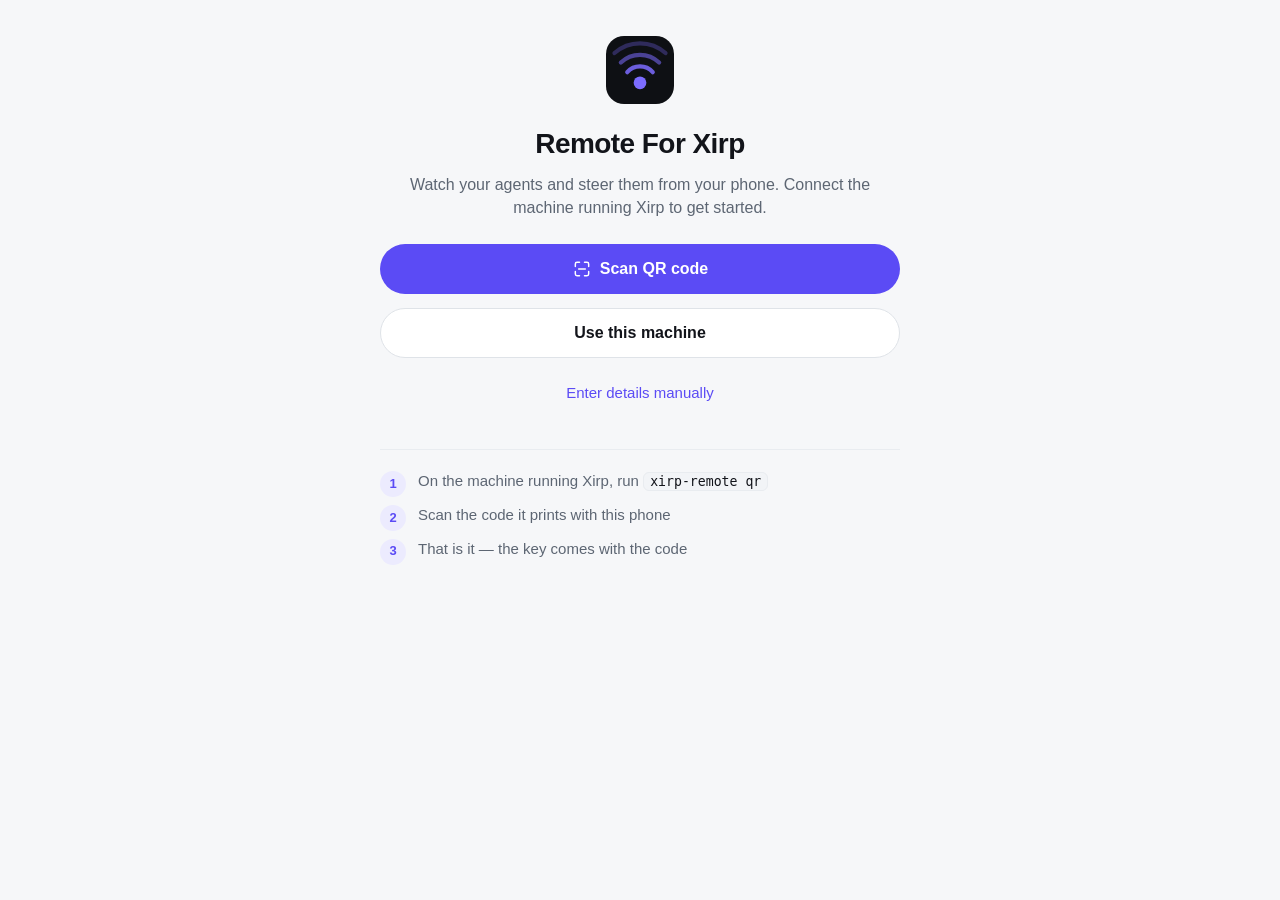
==== commit 760ce173: "App: one card per session, drawn icons, and the prompts you saved on the desktop The session screen " ====
--- a/web/index.html
+++ b/web/index.html
@@ -15,6 +15,71 @@
     <link rel="stylesheet" href="./style.css" />
   </head>
   <body>
+    <!-- Icon sprite.
+         The header buttons used to be text glyphs (‹ + ↻ ⚙ ± ⑂ ✓ ■ ⤢ × ⌗), which land at
+         a different weight, size and baseline on every platform, and two of them (± for
+         changes, ⑂ for fork) nobody reads as what they mean. These are drawn once here
+         and referenced with <use>, so they inherit currentColor and the theme. -->
+    <svg class="sprite" aria-hidden="true" focusable="false" width="0" height="0">
+      <symbol id="i-back" viewBox="0 0 24 24"><path d="M15 6 9 12l6 6" /></symbol>
+      <symbol id="i-chevron" viewBox="0 0 24 24"><path d="M9 6l6 6-6 6" /></symbol>
+      <symbol id="i-plus" viewBox="0 0 24 24"><path d="M12 5v14M5 12h14" /></symbol>
+      <symbol id="i-refresh" viewBox="0 0 24 24">
+        <path d="M20.5 12a8.5 8.5 0 1 1-2.9-6.4" /><path d="M20.5 4v5h-5" />
+      </symbol>
+      <symbol id="i-settings" viewBox="0 0 24 24">
+        <path d="M4 7h16M4 12h16M4 17h16" />
+        <circle cx="9" cy="7" r="2.1" /><circle cx="15" cy="12" r="2.1" /><circle cx="9" cy="17" r="2.1" />
+      </symbol>
+      <symbol id="i-diff" viewBox="0 0 24 24">
+        <path d="M14 3H7a1 1 0 0 0-1 1v16a1 1 0 0 0 1 1h10a1 1 0 0 0 1-1V7z" /><path d="M14 3v4h4" />
+        <path d="M10 11h4M12 9v4M10 17h4" />
+      </symbol>
+      <symbol id="i-fork" viewBox="0 0 24 24">
+        <circle cx="7" cy="5.5" r="2.5" /><circle cx="7" cy="18.5" r="2.5" /><circle cx="17" cy="8" r="2.5" />
+        <path d="M7 8v8M14.6 9.4c-1.2 2-3.4 2.6-5.6 2.6H7" />
+      </symbol>
+      <symbol id="i-check" viewBox="0 0 24 24"><path d="M5 13l4 4L19 7" /></symbol>
+      <symbol id="i-stop" viewBox="0 0 24 24">
+        <!-- Filled by attribute, not by a class: a <use> reference lives in a shadow
+             tree that document rules cannot select into. -->
+        <rect x="7" y="7" width="10" height="10" rx="2" fill="currentColor" stroke="none" />
+      </symbol>
+      <symbol id="i-close" viewBox="0 0 24 24"><path d="M7 7l10 10M17 7L7 17" /></symbol>
+      <symbol id="i-scan" viewBox="0 0 24 24">
+        <path d="M4 9V6a2 2 0 0 1 2-2h3M15 4h3a2 2 0 0 1 2 2v3M20 15v3a2 2 0 0 1-2 2h-3M9 20H6a2 2 0 0 1-2-2v-3" />
+        <path d="M8 12h8" />
+      </symbol>
+      <symbol id="i-expand" viewBox="0 0 24 24">
+        <path d="M9 4H5a1 1 0 0 0-1 1v4M15 4h4a1 1 0 0 1 1 1v4M20 15v4a1 1 0 0 1-1 1h-4M4 15v4a1 1 0 0 0 1 1h4" />
+      </symbol>
+      <symbol id="i-prompt" viewBox="0 0 24 24"><path d="M7 4h10a1 1 0 0 1 1 1v15l-6-4-6 4V5a1 1 0 0 1 1-1z" /></symbol>
+      <symbol id="i-enter" viewBox="0 0 24 24"><path d="M9 10l-4 4 4 4" /><path d="M5 14h9a4 4 0 0 0 4-4V6" /></symbol>
+      <symbol id="i-keyboard" viewBox="0 0 24 24">
+        <rect x="3" y="7" width="18" height="11" rx="2" /><path d="M7 11h.01M11 11h.01M15 11h.01M17 11h.01M8 15h8" />
+      </symbol>
+      <symbol id="i-search" viewBox="0 0 24 24"><circle cx="11" cy="11" r="7" /><path d="M16.5 16.5 21 21" /></symbol>
+      <symbol id="i-link" viewBox="0 0 24 24">
+        <path d="M10.5 13.5a4.5 4.5 0 0 0 6.4 0l2-2a4.5 4.5 0 0 0-6.4-6.4l-1 1" />
+        <path d="M13.5 10.5a4.5 4.5 0 0 0-6.4 0l-2 2a4.5 4.5 0 0 0 6.4 6.4l1-1" />
+      </symbol>
+      <symbol id="i-commit" viewBox="0 0 24 24"><circle cx="12" cy="12" r="3.5" /><path d="M12 4v4.5M12 15.5V20" /></symbol>
+      <symbol id="i-machine" viewBox="0 0 24 24">
+        <rect x="3" y="5" width="18" height="11" rx="2" /><path d="M2 19.5h20" />
+      </symbol>
+      <symbol id="i-jump" viewBox="0 0 24 24"><path d="M12 5v13M6 13l6 6 6-6" /></symbol>
+      <symbol id="i-folder" viewBox="0 0 24 24">
+        <path d="M4 7a2 2 0 0 1 2-2h3l2 2h7a2 2 0 0 1 2 2v8a2 2 0 0 1-2 2H6a2 2 0 0 1-2-2z" />
+      </symbol>
+      <symbol id="i-inbox" viewBox="0 0 24 24">
+        <path d="M4 13h4l2 3h4l2-3h4" /><path d="M4 13l2-7h12l2 7v5a2 2 0 0 1-2 2H6a2 2 0 0 1-2-2z" />
+      </symbol>
+      <symbol id="i-alert" viewBox="0 0 24 24"><path d="M12 4l9 16H3z" /><path d="M12 10v4M12 17h.01" /></symbol>
+      <symbol id="i-terminal" viewBox="0 0 24 24">
+        <rect x="3" y="4" width="18" height="16" rx="2" /><path d="M7 9l3 3-3 3M13 15h4" />
+      </symbol>
+    </svg>
+
     <!-- Login gate. Shown until /api/sessions answers 200. -->
     <section id="login" class="gate" hidden>
       <div class="gate-card">
@@ -46,7 +111,7 @@
           Xirp to get started.
         </p>
 
-        <button id="welcome-scan" class="btn btn-accent btn-big">Scan QR code</button>
+        <button id="welcome-scan" class="btn btn-accent btn-big"><svg class="ico"><use href="#i-scan" /></svg>Scan QR code</button>
         <button id="welcome-here" class="btn btn-big">Use this machine</button>
         <button id="welcome-manual" class="linkish">Enter details manually</button>
 
@@ -62,13 +127,13 @@
     <section id="machines-view" hidden>
       <header class="topbar">
         <div class="brand"><span class="brand-dot"></span>Machines</div>
-        <button id="machines-settings" class="icon-btn" aria-label="Settings">⚙</button>
+        <button id="machines-settings" class="icon-btn" aria-label="Settings"><svg class="ico"><use href="#i-settings" /></svg></button>
       </header>
       <div id="restore-banner" class="approvals" hidden></div>
       <div id="machine-stats" class="stats"></div>
       <div id="machines" class="machines"></div>
       <button id="add-machine" class="add-machine">
-        <span class="add-glyph">⌗</span>
+        <span class="add-glyph"><svg class="ico"><use href="#i-scan" /></svg></span>
         <span>
           <strong>Add a machine</strong>
           <em class="subdued">Scan a pairing code</em>
@@ -80,14 +145,15 @@
     <!-- Folders: the projects on one machine. -->
     <section id="projects-view" hidden>
       <header class="topbar">
-        <button id="projects-back" class="icon-btn" aria-label="Back">‹</button>
+        <button id="projects-back" class="icon-btn" aria-label="Back"><svg class="ico"><use href="#i-back" /></svg></button>
         <div class="detail-title">
           <span id="projects-title">Projects</span>
           <span id="projects-sub" class="subdued"></span>
         </div>
-        <button id="projects-new" class="icon-btn accent" aria-label="New session">+</button>
+        <button id="projects-new" class="icon-btn accent" aria-label="New session"><svg class="ico"><use href="#i-plus" /></svg></button>
       </header>
       <div class="searchbar">
+        <svg class="ico ico-sm searchbar-ico"><use href="#i-search" /></svg>
         <input id="search" type="search" placeholder="Search all sessions…" aria-label="Search sessions" autocomplete="off" />
       </div>
       <nav class="filters" id="filters">
@@ -96,14 +162,18 @@
       </nav>
       <div id="approvals" class="approvals" hidden></div>
       <div id="folders" class="folders"></div>
-      <p id="list-empty" class="empty subdued" hidden>No sessions.</p>
+      <div id="list-empty" class="blank" hidden>
+        <svg class="blank-mark"><use href="#i-inbox" /></svg>
+        <strong id="list-empty-title">Nothing running here</strong>
+        <span class="subdued" id="list-empty-hint"></span>
+      </div>
       <footer class="foot subdued" id="list-foot"></footer>
     </section>
 
     <!-- Camera scanner. Uses the platform barcode detector when present. -->
     <section id="scan-view" hidden>
       <header class="topbar">
-        <button id="scan-close" class="icon-btn" aria-label="Back">‹</button>
+        <button id="scan-close" class="icon-btn" aria-label="Back"><svg class="ico"><use href="#i-back" /></svg></button>
         <div class="brand">Scan QR code</div>
       </header>
       <div class="scan">
@@ -118,7 +188,7 @@
          browser has no barcode detector. -->
     <section id="manual-view" hidden>
       <header class="topbar">
-        <button id="manual-back" class="icon-btn" aria-label="Back">‹</button>
+        <button id="manual-back" class="icon-btn" aria-label="Back"><svg class="ico"><use href="#i-back" /></svg></button>
         <div class="brand">Add machine</div>
       </header>
       <form id="manual-form" class="manual">
@@ -136,33 +206,65 @@
     <!-- Session list -->
     <section id="list-view" hidden>
       <header class="topbar">
-        <button id="sessions-back" class="icon-btn" aria-label="Back">‹</button>
+        <button id="sessions-back" class="icon-btn" aria-label="Back"><svg class="ico"><use href="#i-back" /></svg></button>
         <div class="detail-title">
           <span id="sessions-title">Sessions</span>
           <span id="sessions-sub" class="subdued"></span>
         </div>
-        <button id="new-session" class="icon-btn accent" aria-label="New session">+</button>
-        <button id="refresh" class="icon-btn" aria-label="Refresh">↻</button>
+        <button id="new-session" class="icon-btn accent" aria-label="New session"><svg class="ico"><use href="#i-plus" /></svg></button>
+        <button id="refresh" class="icon-btn" aria-label="Refresh"><svg class="ico"><use href="#i-refresh" /></svg></button>
       </header>
 
       <div id="sessions" class="sessions"></div>
-      <p id="sessions-empty" class="empty subdued" hidden>No sessions here.</p>
+      <div id="sessions-empty" class="blank" hidden>
+        <svg class="blank-mark"><use href="#i-folder" /></svg>
+        <strong>No sessions in this project</strong>
+        <span class="subdued">Start one with +.</span>
+      </div>
       <footer class="foot subdued" id="sessions-foot"></footer>
     </section>
 
     <!-- Session detail -->
     <section id="detail-view" hidden>
       <header class="topbar">
-        <button id="back" class="icon-btn" aria-label="Back">‹</button>
+        <button id="back" class="icon-btn" aria-label="Back"><svg class="ico"><use href="#i-back" /></svg></button>
         <div class="detail-title">
           <span id="detail-name">Session</span>
           <span id="detail-sub" class="subdued"></span>
         </div>
-        <button id="open-changes" class="icon-btn" aria-label="Changes">±</button>
-        <button id="open-handover" class="icon-btn" aria-label="Fork or hand over">⑂</button>
-        <button id="ack" class="icon-btn" aria-label="Acknowledge" hidden>✓</button>
-        <button id="stop" class="icon-btn danger" aria-label="Stop session">■</button>
-      </header>
+        <button id="open-changes" class="icon-btn" aria-label="Changes"><svg class="ico"><use href="#i-diff" /></svg></button>
+        <button id="open-handover" class="icon-btn" aria-label="Fork or hand over"><svg class="ico"><use href="#i-fork" /></svg></button>
+        <button id="ack" class="icon-btn" aria-label="Acknowledge" hidden><svg class="ico"><use href="#i-check" /></svg></button>
+        <button id="stop" class="icon-btn danger" aria-label="Stop session"><svg class="ico"><use href="#i-stop" /></svg></button>
+      </header>
+
+      <!-- One card for the state of the session: what it is doing, how much of its
+           context window is gone, what it has cost, which branch it is on and what it
+           has produced. These were five separate blocks stacked above the transcript,
+           which spent the whole first screen of a phone on chrome. The context ring is
+           here because "84% of 200k" decides whether to keep going or start fresh, and
+           a number in a grey line does not carry that. -->
+      <section class="scard" id="session-card">
+        <div class="scard-main">
+          <div class="scard-facts">
+            <div id="detail-meta" class="meta"></div>
+            <div id="detail-git" class="meta scard-git" hidden></div>
+          </div>
+          <div class="ring" id="ctx-ring" hidden>
+            <svg viewBox="0 0 44 44" aria-hidden="true">
+              <circle class="ring-track" cx="22" cy="22" r="18" />
+              <circle class="ring-arc" id="ctx-arc" cx="22" cy="22" r="18" />
+            </svg>
+            <span class="ring-label" id="ctx-label"></span>
+            <span class="ring-cap">ctx</span>
+          </div>
+        </div>
+        <div id="detail-urls" class="urls" hidden></div>
+        <details id="detail-commits" class="commits" hidden>
+          <summary><svg class="ico ico-sm sum-chev"><use href="#i-chevron" /></svg>Recent commits</summary>
+          <div id="commits-body"></div>
+        </details>
+      </section>
 
       <!-- Which view of the session you want is a per-session decision made many times
            an hour, so it lives here rather than only in Settings. Both write the same
@@ -173,19 +275,13 @@
         <button data-value="terminal">Terminal</button>
       </div>
 
-      <div id="detail-meta" class="meta"></div>
       <!-- Shown when a session has no tmux pane: the terminal would be empty and
            anything typed at it is accepted and dropped. -->
       <div id="nopane-note" class="nopane-note" hidden>
-        This session has no terminal pane, so the terminal is empty and anything sent to
-        it is dropped. Stop it, or restart it from the desktop.
-      </div>
-      <div id="detail-git" class="meta" hidden></div>
-      <div id="detail-urls" class="urls" hidden></div>
-      <details id="detail-commits" class="commits" hidden>
-        <summary>Recent commits</summary>
-        <div id="commits-body"></div>
-      </details>
+        <svg class="ico ico-sm"><use href="#i-alert" /></svg>
+        <span>This session has no terminal pane, so the terminal is empty and anything
+        sent to it is dropped. Stop it, or restart it from the desktop.</span>
+      </div>
       <div id="transcript" class="transcript"></div>
 
       <!-- 1:1 view of the session's tmux pane. Whatever the agent's TUI is drawing
@@ -204,7 +300,9 @@
         </div>
       </div>
 
-      <button id="jump-latest" class="jump" hidden aria-label="Jump to latest">↓ Latest</button>
+      <button id="jump-latest" class="jump" hidden aria-label="Jump to latest">
+        <svg class="ico ico-sm"><use href="#i-jump" /></svg>Latest
+      </button>
 
       <form id="composer" class="composer">
         <button
@@ -213,11 +311,15 @@
           class="mode-btn"
           aria-label="Send mode"
           title="Submit: send and run. Type: leave it in the agent's input."
-        >⏎</button>
+        ><svg class="ico"><use id="send-mode-icon" href="#i-enter" /></svg></button>
+        <!-- Hidden until the daemon reports the saved-prompts module. -->
+        <button type="button" id="prompt-btn" class="mode-btn" aria-label="Saved prompts" hidden>
+          <svg class="ico"><use href="#i-prompt" /></svg>
+        </button>
         <textarea
           id="composer-text"
           rows="1"
-          placeholder="Message this session…"
+          placeholder="Message…"
           aria-label="Message"
           enterkeyhint="send"
         ></textarea>
@@ -228,7 +330,7 @@
     <!-- Settings -->
     <section id="settings-view" hidden>
       <header class="topbar">
-        <button id="settings-back" class="icon-btn" aria-label="Back">‹</button>
+        <button id="settings-back" class="icon-btn" aria-label="Back"><svg class="ico"><use href="#i-back" /></svg></button>
         <div class="brand">Settings</div>
       </header>
 
@@ -326,12 +428,12 @@
     <!-- Changes: what the session altered, uncommitted and against the base branch -->
     <section id="changes-view" hidden>
       <header class="topbar">
-        <button id="changes-back" class="icon-btn" aria-label="Back">‹</button>
+        <button id="changes-back" class="icon-btn" aria-label="Back"><svg class="ico"><use href="#i-back" /></svg></button>
         <div class="detail-title">
           <span id="changes-title">Changes</span>
           <span id="changes-sub" class="subdued"></span>
         </div>
-        <button id="changes-refresh" class="icon-btn" aria-label="Refresh">↻</button>
+        <button id="changes-refresh" class="icon-btn" aria-label="Refresh"><svg class="ico"><use href="#i-refresh" /></svg></button>
       </header>
       <div id="changes-pr" class="pr-card" hidden></div>
       <div id="changes-body" class="changes"></div>
@@ -341,8 +443,8 @@
     <!-- One file's diff -->
     <section id="diff-view" hidden>
       <header class="topbar">
-        <button id="diff-back" class="icon-btn" aria-label="Back">‹</button>
-        <button id="diff-whole" class="icon-btn" aria-label="View the whole file">⤢</button>
+        <button id="diff-back" class="icon-btn" aria-label="Back"><svg class="ico"><use href="#i-back" /></svg></button>
+        <button id="diff-whole" class="icon-btn" aria-label="View the whole file"><svg class="ico"><use href="#i-expand" /></svg></button>
         <div class="detail-title">
           <span id="diff-title">Diff</span>
           <span id="diff-sub" class="subdued"></span>
@@ -355,9 +457,9 @@
     <!-- Diagnostics -->
     <section id="diag-view" hidden>
       <header class="topbar">
-        <button id="diag-back" class="icon-btn" aria-label="Back">‹</button>
+        <button id="diag-back" class="icon-btn" aria-label="Back"><svg class="ico"><use href="#i-back" /></svg></button>
         <div class="brand">Diagnostics</div>
-        <button id="diag-refresh" class="icon-btn" aria-label="Refresh">↻</button>
+        <button id="diag-refresh" class="icon-btn" aria-label="Refresh"><svg class="ico"><use href="#i-refresh" /></svg></button>
       </header>
       <div id="diag-body" class="diag"></div>
       <h2 class="diag-h">Daemon log</h2>
@@ -375,7 +477,7 @@
       <div class="sheet-card">
         <header class="sheet-head">
           <strong>Session actions</strong>
-          <button id="handover-close" class="icon-btn" aria-label="Close">×</button>
+          <button id="handover-close" class="icon-btn" aria-label="Close"><svg class="ico"><use href="#i-close" /></svg></button>
         </header>
 
         <h3 class="sheet-h">Rename</h3>
@@ -409,7 +511,7 @@
       <div class="sheet-card">
         <header class="sheet-head">
           <strong>New session</strong>
-          <button id="create-close" class="icon-btn" aria-label="Close">×</button>
+          <button id="create-close" class="icon-btn" aria-label="Close"><svg class="ico"><use href="#i-close" /></svg></button>
         </header>
         <form id="create-form">
           <label for="create-project">Project</label>
@@ -435,6 +537,30 @@
           <button type="submit" id="create-submit" class="btn btn-accent">Create</button>
           <p id="create-error" class="error" hidden></p>
         </form>
+      </div>
+    </section>
+
+    <!-- Saved prompts, which Xirp added in 0.19.1. The list lives in its settings on
+         the desktop; this reads it and writes back. Writing replaces the whole list,
+         because that is the only call the daemon offers. -->
+    <section id="prompts-sheet" class="sheet" hidden>
+      <div class="sheet-card">
+        <header class="sheet-head">
+          <strong>Saved prompts</strong>
+          <button id="prompts-close" class="icon-btn" aria-label="Close"><svg class="ico"><use href="#i-close" /></svg></button>
+        </header>
+        <p class="subdued setting-hint">
+          Tap one to put it in the composer. Nothing reaches the agent until you send it.
+        </p>
+        <div id="prompts-list" class="prompts"></div>
+
+        <h3 class="sheet-h">Keep what you typed</h3>
+        <p class="subdued setting-hint">
+          Saves the composer text as a prompt in Xirp on this machine.
+        </p>
+        <input id="prompt-name" type="text" placeholder="Name it" maxlength="120" autocapitalize="sentences" />
+        <button id="prompt-save" class="btn">Save the composer text</button>
+        <p id="prompts-error" class="error" hidden></p>
       </div>
     </section>
 
--- a/web/style.css
+++ b/web/style.css
@@ -60,6 +60,17 @@
   --shadow: 0 1px 2px rgba(16, 20, 28, 0.06), 0 8px 24px rgba(16, 20, 28, 0.06);
   --shadow-sheet: 0 -8px 40px rgba(16, 20, 28, 0.18);
 
+  /* Placeholder rows while a request is in flight. Two stops, because a flat block
+     reads as a broken image and a moving one reads as work. */
+  --sk: #e6e9ee;
+  --sk-hi: #f3f5f8;
+
+  /* The meter and the ring are 4px of colour, not text. The text tokens carry contrast
+     at 13px and turn muddy at 4px, so the fills have their own values. */
+  --fill-ok: #16a35c;
+  --fill-warm: #e08c0b;
+  --fill-hot: #d93a40;
+
   --radius-sm: 8px;
   --radius: 12px;
   --radius-lg: 18px;
@@ -102,7 +113,14 @@
     --info: #6fb0fb;
     --info-soft: #10203a;
 
-    --shadow: 0 1px 2px rgba(0, 0, 0, 0.5);
+    --sk: #1c212a;
+  --sk-hi: #242a34;
+
+  --fill-ok: #4ed17f;
+  --fill-warm: #f2b350;
+  --fill-hot: #f4787c;
+
+  --shadow: 0 1px 2px rgba(0, 0, 0, 0.5);
     --shadow-sheet: 0 -8px 40px rgba(0, 0, 0, 0.6);
   }
 }
@@ -134,10 +152,42 @@
   --info: #6fb0fb;
   --info-soft: #10203a;
 
+  --sk: #1c212a;
+  --sk-hi: #242a34;
+
+  --fill-ok: #4ed17f;
+  --fill-warm: #f2b350;
+  --fill-hot: #f4787c;
+
   --shadow: 0 1px 2px rgba(0, 0, 0, 0.5);
   --shadow-sheet: 0 -8px 40px rgba(0, 0, 0, 0.6);
 }
 
+/* ---- icons ----
+ *
+ * One drawing of each, in the sprite at the top of index.html, referenced with <use>.
+ * They inherit currentColor, so a button's colour and its icon cannot disagree.
+ */
+.sprite {
+  position: absolute;
+  width: 0;
+  height: 0;
+  overflow: hidden;
+}
+.ico {
+  width: 20px;
+  height: 20px;
+  flex: none;
+  fill: none;
+  stroke: currentColor;
+  stroke-width: 1.75;
+  stroke-linecap: round;
+  stroke-linejoin: round;
+}
+.ico-sm {
+  width: 15px;
+  height: 15px;
+}
 * {
   box-sizing: border-box;
   -webkit-tap-highlight-color: transparent;
@@ -517,11 +567,21 @@
 }
 
 .searchbar {
+  position: relative;
   margin-bottom: 12px;
+}
+.searchbar-ico {
+  position: absolute;
+  left: 14px;
+  top: 50%;
+  transform: translateY(-50%);
+  color: var(--text-faint);
+  pointer-events: none;
 }
 .searchbar input {
   border-radius: var(--radius-pill);
-  padding-left: 18px;
+  /* Room for the mark, which sits inside the field rather than beside it. */
+  padding-left: 40px;
   background: var(--surface);
 }
 
@@ -579,6 +639,10 @@
   text-align: center;
 }
 .welcome .btn-big {
+  display: inline-flex;
+  align-items: center;
+  justify-content: center;
+  gap: 8px;
   margin-top: 2px;
 }
 
@@ -691,6 +755,7 @@
   gap: 9px;
 }
 .machine-dot {
+  position: relative;
   width: 9px;
   height: 9px;
   border-radius: 50%;
@@ -699,6 +764,29 @@
 }
 .machine-dot.is-online {
   background: var(--ok);
+}
+/* A ring that fades outward. The machines screen is otherwise all text, and "online" is
+   the one thing you look for on it. */
+.machine-dot.is-online::after {
+  content: "";
+  position: absolute;
+  inset: -4px;
+  border-radius: 50%;
+  border: 1px solid var(--ok);
+  opacity: 0;
+  animation: halo 2.8s ease-out infinite;
+}
+
+@keyframes halo {
+  0% {
+    opacity: 0.55;
+    transform: scale(0.55);
+  }
+  70%,
+  100% {
+    opacity: 0;
+    transform: scale(1.15);
+  }
 }
 .machine-dot.is-offline {
   background: var(--danger);
@@ -798,6 +886,10 @@
   font: inherit;
   cursor: pointer;
 }
+.folder.is-asking .folder-text em {
+  color: var(--warn);
+}
+
 .folder:active {
   background: var(--surface-press);
 }
@@ -960,12 +1052,27 @@
 .pill-running {
   color: var(--ok);
 }
+/* The only moving thing on a list screen, and it means one thing: an agent is working
+   right now. */
+.pill-running::before {
+  animation: beat 1.9s ease-in-out infinite;
+}
 .pill-waiting {
   color: var(--warn);
 }
-.pill-failed,
-.pill-stopped {
+.pill-failed {
   color: var(--danger);
+}
+/* A turn that ended with nobody at the desk. Not a failure and not still working, so it
+   gets its own colour rather than borrowing one. */
+.pill-finished {
+  color: var(--info);
+}
+.pill-waiting-on-parent {
+  color: var(--text-dim);
+}
+.pill-paused {
+  color: var(--text-faint);
 }
 .pill-completed {
   color: var(--text-dim);
@@ -977,9 +1084,16 @@
   color: var(--danger);
 }
 
-.empty {
-  padding: 40px 0;
-  text-align: center;
+@keyframes beat {
+  0%,
+  100% {
+    transform: scale(1);
+    opacity: 1;
+  }
+  50% {
+    transform: scale(1.4);
+    opacity: 0.5;
+  }
 }
 .foot {
   padding: 20px 0 8px;
@@ -987,11 +1101,203 @@
   font-size: 13px;
 }
 
+/* ---- context meter ----
+ *
+ * How full the context window is decides whether to keep going or start again, and it
+ * used to be one number among six in a grey line. A bar answers it without reading.
+ * The tone changes at 60 and 85 per cent; see contextTone() in app.js for why.
+ */
+.meter {
+  display: flex;
+  align-items: center;
+  gap: 8px;
+  margin-top: 10px;
+}
+.meter-track {
+  flex: 1;
+  height: 4px;
+  border-radius: 999px;
+  background: var(--surface-press);
+  overflow: hidden;
+}
+.meter-track i {
+  display: block;
+  height: 100%;
+  border-radius: 999px;
+  background: var(--fill-ok);
+  transition: width 0.3s ease;
+}
+.meter-num {
+  flex: none;
+  font-size: 11px;
+  font-weight: 600;
+  font-variant-numeric: tabular-nums;
+  color: var(--text-faint);
+}
+.meter[data-tone="warm"] .meter-track i {
+  background: var(--fill-warm);
+}
+.meter[data-tone="hot"] .meter-track i {
+  background: var(--fill-hot);
+}
+.meter[data-tone="warm"] .meter-num {
+  color: var(--warn);
+}
+.meter[data-tone="hot"] .meter-num {
+  color: var(--danger);
+}
+
 /* ---- session detail ----
  *
- * One line of facts, then the work, then the conversation. The facts line is grey on
- * purpose: it is reference, not news.
+ * One card of facts, then the work, then the conversation. The facts are grey on
+ * purpose: they are reference, not news. Only the status and the context ring carry
+ * colour, because those are the two things you check.
+ *
+ * This card replaced five stacked blocks (mode switch, status line, git line, link
+ * chips, commits accordion) which between them owned the whole first screen of a phone.
  */
+
+.scard {
+  position: relative;
+  margin-bottom: 12px;
+  padding: 14px 16px 4px;
+  border: 1px solid var(--line);
+  border-radius: var(--radius-lg);
+  background: var(--surface);
+  box-shadow: var(--shadow);
+  overflow: hidden;
+}
+/* The project's colour, the same hue the folder list uses for it, so the two screens
+   agree about which project you are in. */
+.scard::before {
+  content: "";
+  position: absolute;
+  inset: 0 auto 0 0;
+  width: 3px;
+  background: hsl(var(--hue, 250) 70% 60%);
+}
+.scard-main {
+  display: flex;
+  align-items: flex-start;
+  gap: 14px;
+}
+.scard-facts {
+  flex: 1;
+  min-width: 0;
+}
+.scard-facts .meta {
+  margin-bottom: 8px;
+}
+.scard-git {
+  font-size: 12.5px;
+  gap: 4px 12px;
+}
+/* The branch line wraps on a narrow phone, and a separator dot at the head of a wrapped
+   line reads as a bullet. The gap and the amber of a dirty count already separate these,
+   so the dots come off this line only. */
+.scard-git .tag + .tag::before {
+  content: none;
+}
+.scard-ph {
+  width: 100%;
+  padding: 2px 0 6px;
+}
+.scard .urls,
+.scard .commits {
+  margin-bottom: 10px;
+}
+.scard .commits {
+  margin: 0 -16px;
+  border: 0;
+  border-top: 1px solid var(--line-soft);
+  border-radius: 0;
+  background: transparent;
+}
+.scard .commits summary {
+  padding: 11px 16px;
+  font-size: 13.5px;
+}
+/* The disclosure state has to be visible without reading the label, and the browsers'
+   own markers differ enough to be worth replacing. */
+.commits summary {
+  list-style: none;
+  cursor: pointer;
+}
+.commits summary::-webkit-details-marker {
+  display: none;
+}
+.sum-chev {
+  color: var(--text-faint);
+  transition: transform 0.18s;
+}
+.commits[open] .sum-chev {
+  transform: rotate(90deg);
+}
+
+/* The context ring. The stylesheet rotates the svg so the arc starts at the top: one
+   starting at three o'clock reads as a wrong number. */
+.ring {
+  position: relative;
+  flex: none;
+  width: 56px;
+  height: 56px;
+  display: grid;
+  place-items: center;
+  align-content: center;
+  gap: 0;
+}
+.ring svg {
+  position: absolute;
+  inset: 0;
+  width: 100%;
+  height: 100%;
+  transform: rotate(-90deg);
+}
+.ring-track,
+.ring-arc {
+  fill: none;
+  stroke-width: 4;
+}
+.ring-track {
+  stroke: var(--surface-press);
+}
+.ring-arc {
+  stroke: var(--fill-ok);
+  stroke-linecap: round;
+  transition: stroke-dashoffset 0.4s ease;
+}
+.ring[data-tone="warm"] .ring-arc {
+  stroke: var(--fill-warm);
+}
+.ring[data-tone="hot"] .ring-arc {
+  stroke: var(--fill-hot);
+}
+.ring-label {
+  position: relative;
+  grid-row: 1;
+  font-size: 13px;
+  font-weight: 650;
+  font-variant-numeric: tabular-nums;
+  letter-spacing: -0.03em;
+  line-height: 1.1;
+}
+/* Without this the number reads as progress towards something good. */
+.ring-cap {
+  position: relative;
+  grid-row: 2;
+  font-size: 8.5px;
+  font-weight: 600;
+  letter-spacing: 0.08em;
+  text-transform: uppercase;
+  color: var(--text-faint);
+  line-height: 1;
+}
+.ring[data-tone="warm"] .ring-label {
+  color: var(--warn);
+}
+.ring[data-tone="hot"] .ring-label {
+  color: var(--danger);
+}
 
 .meta {
   display: flex;
@@ -1020,6 +1326,9 @@
 }
 
 .nopane-note {
+  display: flex;
+  align-items: flex-start;
+  gap: 10px;
   margin-bottom: 12px;
   padding: 12px 14px;
   border: 1px solid var(--danger);
@@ -1036,6 +1345,9 @@
   margin-bottom: 12px;
 }
 .urls a {
+  display: inline-flex;
+  align-items: center;
+  gap: 6px;
   max-width: 100%;
   padding: 7px 12px;
   border-radius: var(--radius-pill);
@@ -1057,6 +1369,9 @@
   overflow: hidden;
 }
 .commits summary {
+  display: flex;
+  align-items: center;
+  gap: 8px;
   padding: 12px 16px;
   font-size: 14px;
   font-weight: 550;
@@ -1288,9 +1603,24 @@
     animation: none;
     opacity: 0.5;
   }
+  /* Everything that moves, off. The status dot and the placeholder rows still read
+     standing still: one has colour, the other is grey. */
+  .pill-running::before,
+  .sk,
+  .machine-dot.is-online::after {
+    animation: none;
+  }
+  .meter-track i,
+  .ring-arc,
+  .sum-chev {
+    transition: none;
+  }
 }
 
 .jump {
+  display: inline-flex;
+  align-items: center;
+  gap: 6px;
   position: fixed;
   left: 50%;
   bottom: calc(96px + env(safe-area-inset-bottom));
@@ -1328,7 +1658,11 @@
   backdrop-filter: saturate(180%) blur(14px);
   border-top: 1px solid var(--line-soft);
 }
+/* Two round buttons, the field and Send have to fit 393px, the narrowest phone this
+   targets. Measured there: the field gets 146px, so the placeholder has to be short and
+   the field has to shrink rather than push the row taller. */
 .composer textarea {
+  min-width: 0;
   flex: 1;
   min-height: var(--tap);
   max-height: 40vh;
@@ -1863,6 +2197,130 @@
 }
 .manual .btn {
   margin-top: 20px;
+}
+
+/* ---- placeholders while a request is in flight ---- */
+
+.sk {
+  height: 12px;
+  border-radius: 6px;
+  background: linear-gradient(90deg, var(--sk) 25%, var(--sk-hi) 37%, var(--sk) 63%);
+  background-size: 400% 100%;
+  animation: sweep 1.3s ease infinite;
+}
+.sk + .sk {
+  margin-top: 10px;
+}
+.sk-card {
+  pointer-events: none;
+}
+.sk-title {
+  height: 17px;
+  margin: 2px 0;
+}
+
+@keyframes sweep {
+  0% {
+    background-position: 100% 0;
+  }
+  100% {
+    background-position: 0 0;
+  }
+}
+
+/* ---- nothing here yet ----
+ *
+ * An empty screen has to say what to do next, or it reads as a failure to load.
+ */
+
+.blank {
+  display: flex;
+  flex-direction: column;
+  align-items: center;
+  gap: 6px;
+  padding: 44px 24px;
+  text-align: center;
+}
+.blank-mark {
+  width: 40px;
+  height: 40px;
+  margin-bottom: 6px;
+  fill: none;
+  stroke: var(--text-faint);
+  stroke-width: 1.4;
+  stroke-linecap: round;
+  stroke-linejoin: round;
+  opacity: 0.7;
+}
+.blank strong {
+  font-size: 16px;
+  letter-spacing: -0.01em;
+}
+.blank span {
+  font-size: 14px;
+  max-width: 34ch;
+}
+
+/* ---- saved prompts ---- */
+
+.prompts {
+  display: flex;
+  flex-direction: column;
+  gap: 8px;
+  margin-bottom: 6px;
+}
+.prompt-row {
+  display: flex;
+  align-items: stretch;
+  gap: 6px;
+}
+.prompt-pick {
+  flex: 1;
+  min-width: 0;
+  display: flex;
+  flex-direction: column;
+  gap: 2px;
+  padding: 11px 14px;
+  border: 1px solid var(--line);
+  border-radius: var(--radius);
+  background: var(--surface-hi);
+  color: var(--text);
+  font: inherit;
+  text-align: left;
+  cursor: pointer;
+}
+.prompt-pick:active {
+  background: var(--surface-press);
+}
+.prompt-pick strong {
+  font-size: 14.5px;
+  font-weight: 600;
+}
+/* Two lines of the prompt is enough to recognise it; the whole thing belongs in the
+   composer, not in a list. */
+.prompt-pick span {
+  font-size: 12.5px;
+  display: -webkit-box;
+  -webkit-line-clamp: 2;
+  -webkit-box-orient: vertical;
+  overflow: hidden;
+}
+/* Deleting is the rare action of the two, so it carries no box: an outline the height
+   of a two-line row reads as a second, equal choice. */
+.prompt-del {
+  flex: none;
+  width: 34px;
+  display: grid;
+  place-items: center;
+  border: 0;
+  border-radius: var(--radius-sm);
+  background: transparent;
+  color: var(--text-faint);
+  cursor: pointer;
+}
+.prompt-del:active {
+  background: var(--danger-soft);
+  color: var(--danger);
 }
 
 /* ---- toast ---- */
